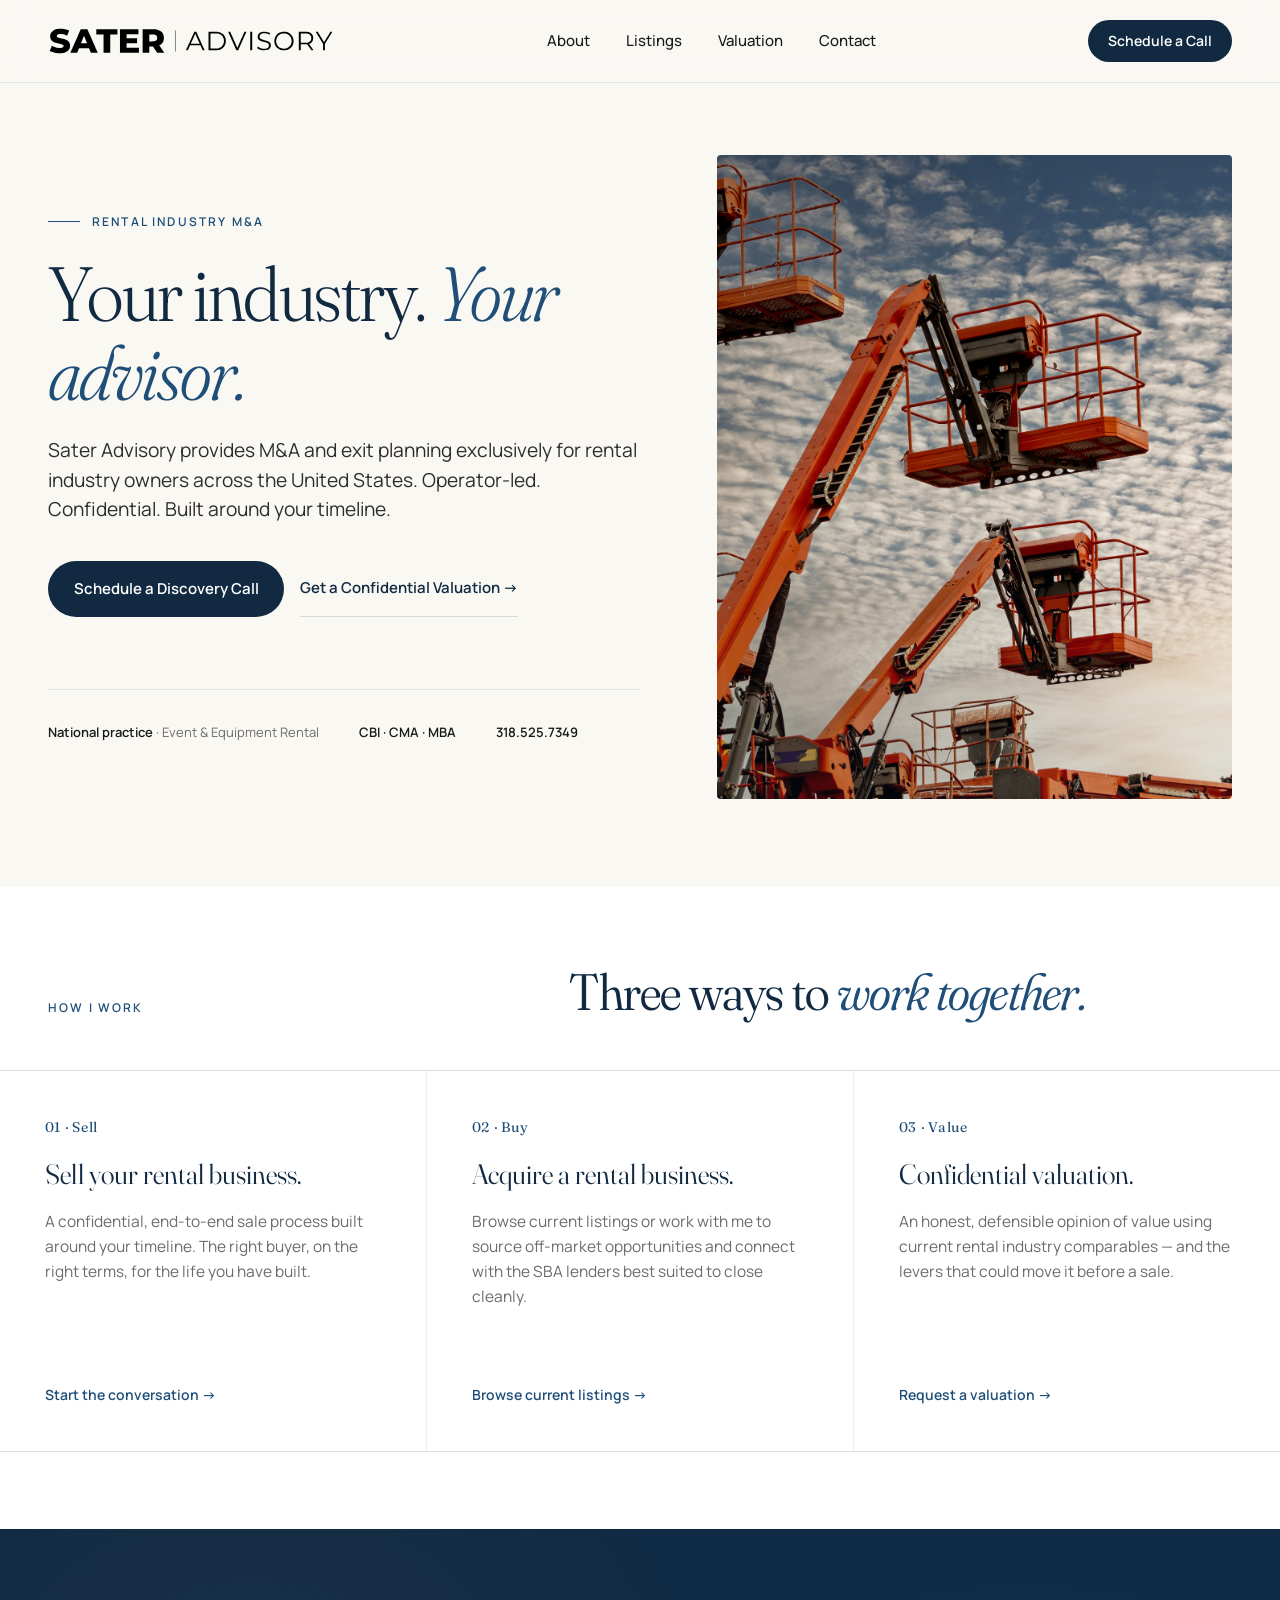
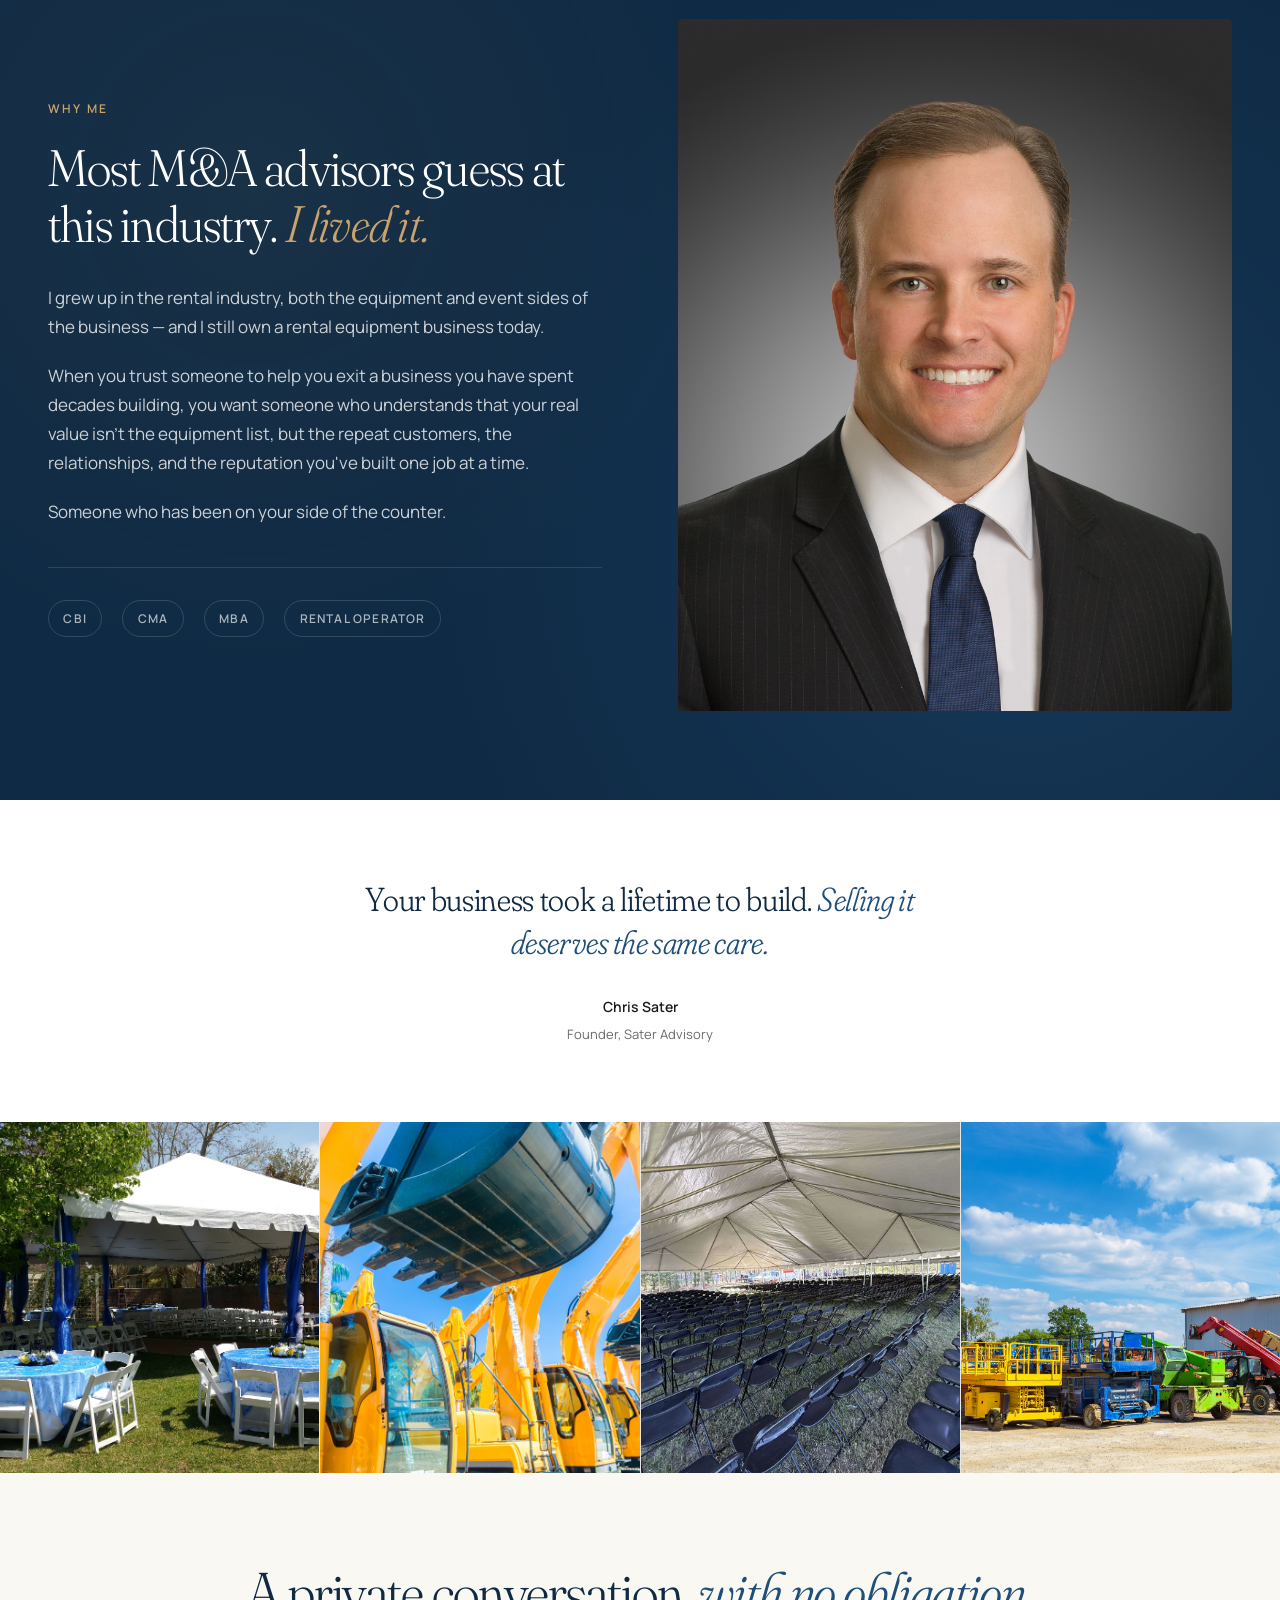
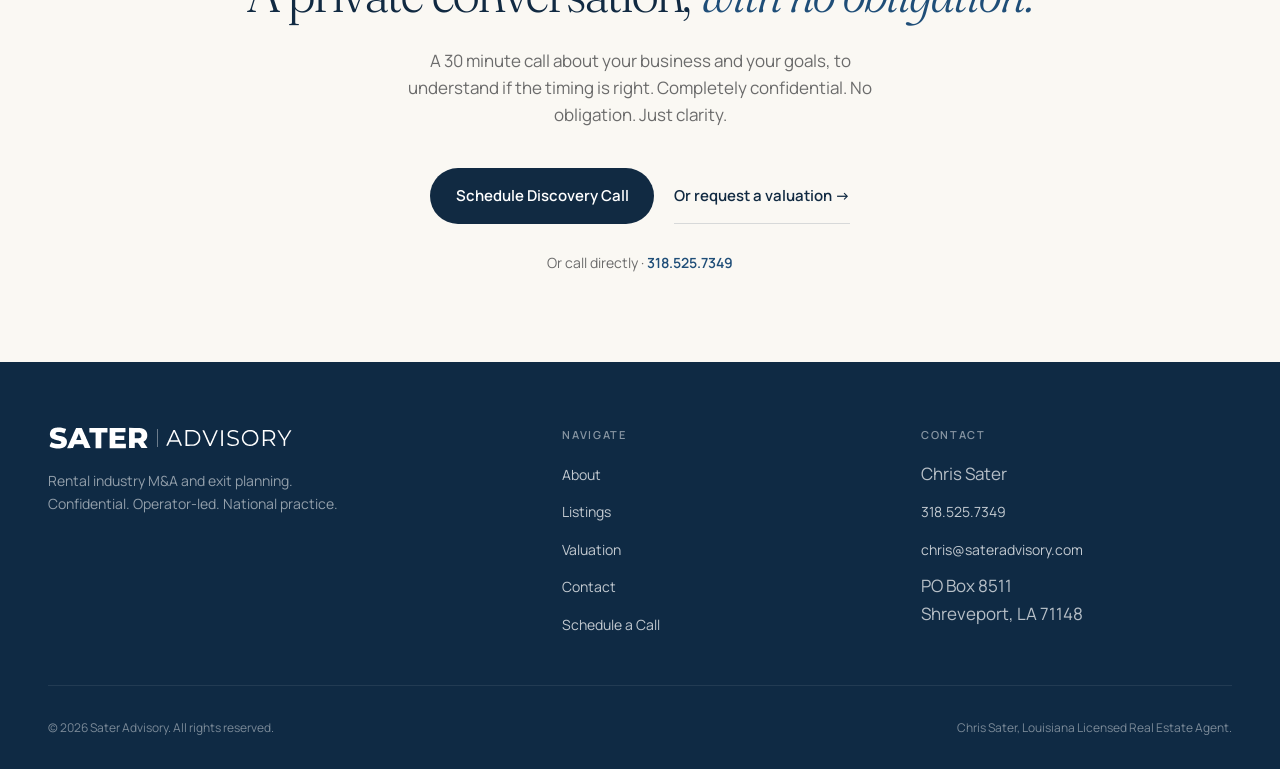
==== index.html @ 207ba9f1 "Update index.html" ====
<!DOCTYPE html>
<html lang="en">
<head>
  <meta charset="UTF-8">
  <meta name="viewport" content="width=device-width, initial-scale=1.0">
  <title>Sater Advisory — Rental Industry M&A and Exit Planning</title>
  <meta name="description" content="M&A and exit planning exclusively for rental industry owners. Confidential. Operator-led. National.">

  <link rel="preconnect" href="https://fonts.googleapis.com">
  <link rel="preconnect" href="https://fonts.gstatic.com" crossorigin>
  <link href="https://fonts.googleapis.com/css2?family=Fraunces:ital,opsz,wght,SOFT@0,9..144,300..900,0..100;1,9..144,300..900,0..100&family=Manrope:wght@300;400;500;600;700&display=swap" rel="stylesheet">
  <link rel="stylesheet" href="styles.css">
  <!-- Privacy-friendly analytics by Plausible -->
  <script async src="https://plausible.io/js/pa-tFDTpZ6Ew75LzjVfN3DDI.js"></script>
  <script>
    window.plausible=window.plausible||function(){(plausible.q=plausible.q||[]).push(arguments)},plausible.init=plausible.init||function(i){plausible.o=i||{}};
    plausible.init()
  </script>
</head>
<body>

  <header class="site-header">
    <div class="nav-container">
      <a href="/" class="logo" aria-label="Sater Advisory home">
        <img src="images/sater-logo.svg" alt="Sater Advisory">
      </a>
      <nav class="primary-nav" aria-label="Primary">
        <a href="/about">About</a>
        <a href="/listings">Listings</a>
        <a href="/valuation">Valuation</a>
        <a href="/contact">Contact</a>
      </nav>
      <a href="/contact" class="nav-cta">Schedule a Call</a>
      <button class="mobile-menu-toggle" aria-label="Open menu" aria-expanded="false" aria-controls="mobile-menu">
        <span class="hamburger-line"></span>
        <span class="hamburger-line"></span>
        <span class="hamburger-line"></span>
      </button>
    </div>
  </header>

  <main>

    <!-- HERO -->
    <section class="hero">
      <div class="container">
        <div class="hero-grid">
          <div class="hero-content">
            <div class="eyebrow">Rental Industry M&amp;A</div>
            <h1 class="display-xl">
              Your industry. <em>Your advisor.</em>
            </h1>
            <p class="lede">
              Sater Advisory provides M&amp;A and exit planning exclusively for rental industry owners across the United States. Operator-led. Confidential. Built around your timeline.
            </p>
            <div class="hero-ctas">
              <a href="/contact" class="btn-primary">Schedule a Discovery Call</a>
              <a href="/valuation" class="btn-secondary">Get a Confidential Valuation →</a>
            </div>

            <div class="hero-credentials">
              <span><strong>National practice</strong> · Event &amp; Equipment Rental</span>
              <span><strong>CBI · CMA · MBA</strong></span>
              <span><strong>318.525.7349</strong></span>
            </div>
          </div>

          <div class="hero-image">
            <img src="images/lifts-orange.jpg" alt="Rental equipment fleet at sunset">
          </div>
        </div>
      </div>
    </section>

    <!-- SERVICES -->
    <section class="section section--white">
      <div class="container">
        <div class="services-header">
          <div>
            <div class="eyebrow">How I work</div>
          </div>
          <h2 class="display-lg">
            Three ways to <em>work together.</em>
          </h2>
        </div>
      </div>

      <div class="container" style="padding-left: 0; padding-right: 0; max-width: 100%;">
        <div class="services-grid">
          <article class="service-card">
            <div class="service-num">01 · Sell</div>
            <h3 class="service-title">Sell your rental business.</h3>
            <p class="service-body">
              A confidential, end-to-end sale process built around your timeline. The right buyer, on the right terms, for the life you have built.
            </p>
            <a href="/contact" class="service-link">Start the conversation →</a>
          </article>

          <article class="service-card">
            <div class="service-num">02 · Buy</div>
            <h3 class="service-title">Acquire a rental business.</h3>
            <p class="service-body">
              Browse current listings or work with me to source off-market opportunities and connect with the SBA lenders best suited to close cleanly.
            </p>
            <a href="/listings" class="service-link">Browse current listings →</a>
          </article>

          <article class="service-card">
            <div class="service-num">03 · Value</div>
            <h3 class="service-title">Confidential valuation.</h3>
            <p class="service-body">
              An honest, defensible opinion of value using current rental industry comparables — and the levers that could move it before a sale.
            </p>
            <a href="/valuation" class="service-link">Request a valuation →</a>
          </article>
        </div>
      </div>
    </section>

    <!-- OPERATOR SECTION -->
    <section class="operator">
      <div class="container">
        <div class="operator-grid">
          <div>
            <div class="eyebrow">Why me</div>
            <h2 class="operator-headline">
              Most M&amp;A advisors guess at this industry. <em>I lived it.</em>
            </h2>
            <div class="operator-body">
              <p>
                I grew up in the rental industry, both the equipment and event sides of the business — and I still own a rental equipment business today.
              </p>
              <p>
                When you trust someone to help you exit a business you have spent decades building, you want someone who understands that your real value isn't the equipment list, but the repeat customers, the relationships, and the reputation you've built one job at a time. 
              <p>
                Someone who has been on your side of the counter.
              </p>
            </div>
            <div class="operator-creds">
              <span class="cred-pill">CBI</span>
              <span class="cred-pill">CMA</span>
              <span class="cred-pill">MBA</span>
              <span class="cred-pill">Rental Operator</span>
            </div>
          </div>

          <div class="operator-image">
            <img src="images/chris-headshot.jpg" alt="Chris Sater, founder of Sater Advisory">
          </div>
        </div>
      </div>
    </section>

    <!-- QUOTE BLOCK -->
    <section class="quote-block">
      <div class="container">
        <div class="quote">
          <p class="quote-text">
            Your business took a lifetime to build. <em>Selling it deserves the same care.</em>
          </p>
          <div class="quote-attr">
            <span class="quote-attr-name">Chris Sater</span>
            <span class="quote-attr-title">Founder, Sater Advisory</span>
          </div>
        </div>
      </div>
    </section>

    <!-- INDUSTRY STRIP -->
    <div class="industry-strip" aria-label="Rental industry visual">
      <div class="industry-strip-item"><img src="images/wedding-tent.jpg" alt="Event rental setup"></div>
      <div class="industry-strip-item"><img src="images/excavators.jpg" alt="Construction equipment rental"></div>
      <div class="industry-strip-item"><img src="images/frame-tent.jpg" alt="Frame tent interior"></div>
      <div class="industry-strip-item"><img src="images/colorful-lifts.jpg" alt="Aerial work platforms"></div>
    </div>

    <!-- FINAL CTA -->
    <section class="cta-final">
      <div class="container">
        <h2 class="cta-final-headline">
          A private conversation, <em>with no obligation.</em>
        </h2>
        <p class="cta-final-sub">
          A 30 minute call about your business and your goals, to understand if the timing is right. Completely confidential. No obligation. Just clarity.
        </p>
        <div class="cta-final-buttons">
          <a href="/contact" class="btn-primary">Schedule Discovery Call</a>
          <a href="/valuation" class="btn-secondary">Or request a valuation →</a>
        </div>
        <div class="phone-link">
          Or call directly · <a href="tel:3185257349">318.525.7349</a>
        </div>
      </div>
    </section>

  </main>

  <footer class="site-footer">
    <div class="container">
      <div class="footer-grid">
        <div class="footer-logo">
          <img src="images/sater-logo-white.svg" alt="Sater Advisory">
          <p class="footer-desc">
            Rental industry M&amp;A and exit planning. Confidential. Operator-led. National practice.
          </p>
        </div>

        <div class="footer-col">
          <h4>Navigate</h4>
          <ul>
            <li><a href="/about">About</a></li>
            <li><a href="/listings">Listings</a></li>
            <li><a href="/valuation">Valuation</a></li>
            <li><a href="/contact">Contact</a></li>
            <li><a href="/contact">Schedule a Call</a></li>
          </ul>
        </div>

        <div class="footer-col">
          <h4>Contact</h4>
          <ul>
            <li>Chris Sater</li>
            <li><a href="tel:3185257349">318.525.7349</a></li>
            <li><a href="mailto:chris@sateradvisory.com">chris@sateradvisory.com</a></li>
            <li>PO Box 8511<br>Shreveport, LA 71148</li>
          </ul>
        </div>
      </div>

      <div class="footer-bottom">
        <div>&copy; 2026 Sater Advisory. All rights reserved.</div>
        <div>Chris Sater, Louisiana Licensed Real Estate Agent.</div>
      </div>
    </div>
  </footer>

  <!-- Mobile menu overlay -->
  <div class="mobile-menu" id="mobile-menu" aria-hidden="true" role="dialog" aria-label="Mobile navigation">
    <div class="mobile-menu-inner">
      <div class="mobile-menu-top">
        <button class="mobile-menu-close" aria-label="Close menu">
          <span></span>
          <span></span>
        </button>
      </div>
      <nav class="mobile-menu-nav" aria-label="Mobile primary">
        <a href="/about">About</a>
        <a href="/listings">Listings</a>
        <a href="/valuation">Valuation</a>
        <a href="/contact">Contact</a>
      </nav>
      <div class="mobile-menu-footer">
        <a href="/contact" class="mobile-menu-cta">Schedule a Discovery Call</a>
        <div class="mobile-menu-contact">
          <a href="tel:3185257349"><strong>318.525.7349</strong></a>
          <a href="mailto:chris@sateradvisory.com">chris@sateradvisory.com</a>
        </div>
      </div>
    </div>
  </div>

  <script src="script.js" defer></script>

</body>
</html>
---- styles.css ----
/* ============================================================
   SATER ADVISORY — DESIGN SYSTEM
   ============================================================ */

:root {
  /* Palette */
  --bg-cream: #FAF8F3;
  --bg-white: #FFFFFF;
  --bg-deep: #0F2A44;
  --navy-primary: #1F4E78;
  --navy-deep: #112A42;
  --navy-muted: #4A6D8A;
  --text-dark: #1A1A1A;
  --text-body: #2C2C2C;
  --text-muted: #6B6B6B;
  --text-faint: #9A9A9A;
  --border-subtle: rgba(17, 42, 66, 0.08);
  --border-medium: rgba(17, 42, 66, 0.15);
  --accent-rust: #B85838;

  /* Type */
  --font-display: 'Fraunces', Georgia, serif;
  --font-sans: 'Manrope', -apple-system, BlinkMacSystemFont, sans-serif;

  /* Layout */
  --max-w: 1280px;
  --gutter: clamp(1.25rem, 4vw, 3rem);
  --header-h: 80px;
}

/* ============================================================
   RESET + BASE
   ============================================================ */

*, *::before, *::after { box-sizing: border-box; margin: 0; padding: 0; }

html { scroll-behavior: smooth; -webkit-text-size-adjust: 100%; }

body {
  font-family: var(--font-sans);
  font-size: 17px;
  line-height: 1.6;
  color: var(--text-body);
  background: var(--bg-cream);
  -webkit-font-smoothing: antialiased;
  -moz-osx-font-smoothing: grayscale;
  text-rendering: optimizeLegibility;
}

img { max-width: 100%; height: auto; display: block; }

a { color: inherit; text-decoration: none; }

button { font-family: inherit; cursor: pointer; border: none; background: none; }

/* ============================================================
   TYPOGRAPHY
   ============================================================ */

.display-xl {
  font-family: var(--font-display);
  font-weight: 300;
  font-size: clamp(2.75rem, 6vw, 5rem);
  line-height: 1.02;
  letter-spacing: -0.02em;
  color: var(--navy-deep);
  font-variation-settings: "opsz" 144, "SOFT" 50;
}

.display-xl em {
  font-style: italic;
  font-weight: 300;
  color: var(--navy-primary);
}

.display-lg {
  font-family: var(--font-display);
  font-weight: 350;
  font-size: clamp(2rem, 4vw, 3.25rem);
  line-height: 1.08;
  letter-spacing: -0.015em;
  color: var(--navy-deep);
  font-variation-settings: "opsz" 144, "SOFT" 50;
}

.display-lg em {
  font-style: italic;
  color: var(--navy-primary);
}

.eyebrow {
  font-family: var(--font-sans);
  font-size: 12px;
  font-weight: 600;
  text-transform: uppercase;
  letter-spacing: 0.18em;
  color: var(--navy-primary);
  display: inline-block;
}

.lede {
  font-size: clamp(1.0625rem, 1.5vw, 1.25rem);
  line-height: 1.55;
  color: var(--text-body);
  max-width: 56ch;
}

.muted { color: var(--text-muted); }

/* ============================================================
   LAYOUT
   ============================================================ */

.container {
  width: 100%;
  max-width: var(--max-w);
  margin: 0 auto;
  padding-left: var(--gutter);
  padding-right: var(--gutter);
}

.section {
  padding-block: clamp(3rem, 6vw, 5.5rem);
  position: relative;
}

.section--white {
  background: var(--bg-white);
}

.section--navy {
  background: var(--bg-deep);
  color: rgba(255, 255, 255, 0.85);
}

.section--navy .display-lg,
.section--navy .display-xl {
  color: rgba(255, 255, 255, 0.95);
}

.section--navy .display-lg em {
  color: #C9A36B;
}

.section--navy .eyebrow {
  color: #C9A36B;
}

/* ============================================================
   HEADER / NAV
   ============================================================ */

.site-header {
  position: sticky;
  top: 0;
  z-index: 50;
  background: rgba(250, 248, 243, 0.92);
  backdrop-filter: blur(12px);
  -webkit-backdrop-filter: blur(12px);
  border-bottom: 1px solid var(--border-subtle);
}

.nav-container {
  max-width: var(--max-w);
  margin: 0 auto;
  padding: 1.25rem var(--gutter);
  display: flex;
  align-items: center;
  justify-content: space-between;
  gap: 2rem;
}

.logo img {
  height: 28px;
  width: auto;
}

.primary-nav {
  display: flex;
  gap: 2.25rem;
  align-items: center;
}

.primary-nav a {
  font-size: 15px;
  font-weight: 500;
  color: var(--text-dark);
  transition: color 0.2s ease;
  position: relative;
}

.primary-nav a:hover {
  color: var(--navy-primary);
}

.nav-cta {
  font-size: 14px;
  font-weight: 600;
  background: var(--navy-deep);
  color: white !important;
  padding: 0.625rem 1.25rem;
  border-radius: 999px;
  transition: background 0.2s ease, transform 0.2s ease;
}

.nav-cta:hover {
  background: var(--navy-primary);
  transform: translateY(-1px);
}

/* ============================================================
   HERO
   ============================================================ */

.hero {
  padding-top: clamp(2.5rem, 6vw, 4.5rem);
  padding-bottom: clamp(3rem, 7vw, 5.5rem);
  overflow: hidden;
}

.hero-grid {
  display: grid;
  grid-template-columns: 1.15fr 1fr;
  gap: clamp(2.5rem, 6vw, 6rem);
  align-items: center;
}

.hero-content > * + * {
  margin-top: 1.5rem;
}

.hero-content .eyebrow {
  margin-bottom: 1.25rem;
  display: flex;
  align-items: center;
  gap: 0.75rem;
}

.hero-content .eyebrow::before {
  content: '';
  width: 32px;
  height: 1px;
  background: var(--navy-primary);
  display: inline-block;
}

.hero-ctas {
  display: flex;
  gap: 1rem;
  flex-wrap: wrap;
  margin-top: 2.25rem;
}

.btn-primary {
  display: inline-flex;
  align-items: center;
  gap: 0.5rem;
  background: var(--navy-deep);
  color: white;
  padding: 0.95rem 1.6rem;
  font-size: 15px;
  font-weight: 600;
  border-radius: 999px;
  transition: background 0.2s ease, transform 0.2s ease;
}

.btn-primary:hover {
  background: var(--navy-primary);
  transform: translateY(-1px);
}

.btn-secondary {
  display: inline-flex;
  align-items: center;
  gap: 0.5rem;
  color: var(--navy-deep);
  padding: 0.95rem 0.25rem;
  font-size: 15px;
  font-weight: 600;
  transition: color 0.2s ease, gap 0.2s ease;
  border-bottom: 1px solid var(--border-medium);
  border-radius: 0;
  padding: 0.95rem 0;
}

.btn-secondary:hover {
  color: var(--navy-primary);
  gap: 0.75rem;
}

.hero-image {
  position: relative;
  aspect-ratio: 4 / 5;
  overflow: hidden;
  border-radius: 4px;
}

.hero-image img {
  width: 100%;
  height: 100%;
  object-fit: cover;
  object-position: center;
}

.hero-image::after {
  content: '';
  position: absolute;
  inset: 0;
  background: linear-gradient(180deg, transparent 50%, rgba(15, 42, 68, 0.15) 100%);
  pointer-events: none;
}

/* Hero credentials strip */
.hero-credentials {
  margin-top: clamp(3rem, 6vw, 4.5rem);
  padding-top: 2rem;
  border-top: 1px solid var(--border-subtle);
  display: flex;
  gap: 2.5rem;
  align-items: center;
  flex-wrap: wrap;
  font-size: 13px;
  color: var(--text-muted);
}

.hero-credentials strong {
  color: var(--text-dark);
  font-weight: 600;
}

/* ============================================================
   SERVICES (Three pillars)
   ============================================================ */

.services-header {
  display: grid;
  grid-template-columns: 1fr 1.4fr;
  gap: 3rem;
  align-items: end;
  margin-bottom: clamp(2rem, 4vw, 3.5rem);
}

.services-grid {
  display: grid;
  grid-template-columns: repeat(3, 1fr);
  gap: 1px;
  background: var(--border-subtle);
  border-top: 1px solid var(--border-subtle);
  border-bottom: 1px solid var(--border-subtle);
}

.service-card {
  background: var(--bg-white);
  padding: clamp(2rem, 3.5vw, 3rem);
  display: flex;
  flex-direction: column;
  gap: 1.25rem;
  min-height: 380px;
  position: relative;
  transition: background 0.3s ease;
}

.service-card:hover {
  background: #FFFCF6;
}

.service-num {
  font-family: var(--font-display);
  font-size: 14px;
  font-weight: 400;
  color: var(--navy-primary);
  letter-spacing: 0.05em;
}

.service-title {
  font-family: var(--font-display);
  font-size: 1.75rem;
  font-weight: 350;
  line-height: 1.1;
  color: var(--navy-deep);
  font-variation-settings: "opsz" 144;
}

.service-body {
  font-size: 15.5px;
  line-height: 1.6;
  color: var(--text-muted);
  flex: 1;
}

.service-link {
  font-size: 14px;
  font-weight: 600;
  color: var(--navy-primary);
  display: inline-flex;
  align-items: center;
  gap: 0.5rem;
  transition: gap 0.2s ease;
}

.service-card:hover .service-link {
  gap: 0.75rem;
}

/* ============================================================
   OPERATOR / WHY-ME SECTION
   ============================================================ */

.operator {
  background: var(--bg-deep);
  color: white;
  padding-block: clamp(3.5rem, 7vw, 6rem);
  position: relative;
  overflow: hidden;
}

.operator::before {
  content: '';
  position: absolute;
  inset: 0;
  background-image:
    radial-gradient(circle at 20% 30%, rgba(201, 163, 107, 0.06), transparent 40%),
    radial-gradient(circle at 80% 70%, rgba(31, 78, 120, 0.4), transparent 50%);
  pointer-events: none;
}

.operator-grid {
  display: grid;
  grid-template-columns: 1fr 1fr;
  gap: clamp(3rem, 6vw, 6rem);
  align-items: center;
  position: relative;
}

.operator .eyebrow {
  color: #C9A36B;
}

.operator-headline {
  font-family: var(--font-display);
  font-size: clamp(2rem, 4vw, 3.25rem);
  font-weight: 300;
  line-height: 1.1;
  letter-spacing: -0.015em;
  color: white;
  margin-block: 1.25rem 2rem;
  font-variation-settings: "opsz" 144, "SOFT" 50;
}

.operator-headline em {
  font-style: italic;
  color: #C9A36B;
}

.operator-body p {
  color: rgba(255, 255, 255, 0.78);
  font-size: 17px;
  line-height: 1.7;
}

.operator-body p + p {
  margin-top: 1.25rem;
}

.operator-creds {
  margin-top: 2.5rem;
  padding-top: 2rem;
  border-top: 1px solid rgba(255, 255, 255, 0.12);
  display: flex;
  gap: 1.25rem;
  flex-wrap: wrap;
}

.cred-pill {
  font-size: 12px;
  font-weight: 600;
  letter-spacing: 0.1em;
  text-transform: uppercase;
  color: rgba(255, 255, 255, 0.65);
  padding: 0.5rem 0.9rem;
  border: 1px solid rgba(255, 255, 255, 0.15);
  border-radius: 999px;
}

.operator-image {
  position: relative;
  aspect-ratio: 4 / 5;
  overflow: hidden;
  border-radius: 4px;
}

.operator-image img {
  width: 100%;
  height: 100%;
  object-fit: cover;
}

/* ============================================================
   QUOTE / EDITORIAL BLOCK
   ============================================================ */

.quote-block {
  padding-block: clamp(3.5rem, 6vw, 5.5rem);
  background: var(--bg-white);
}

.quote {
  max-width: 60ch;
  margin: 0 auto;
  text-align: center;
}

.quote-text {
  font-family: var(--font-display);
  font-size: clamp(1.5rem, 2.6vw, 2.25rem);
  font-weight: 300;
  line-height: 1.3;
  color: var(--navy-deep);
  letter-spacing: -0.01em;
  font-variation-settings: "opsz" 144, "SOFT" 100;
}

.quote-text em {
  font-style: italic;
  color: var(--navy-primary);
}

.quote-attr {
  margin-top: 2rem;
  display: inline-flex;
  flex-direction: column;
  align-items: center;
  gap: 0.4rem;
  font-size: 14px;
}

.quote-attr-name {
  font-weight: 600;
  color: var(--text-dark);
}

.quote-attr-title {
  color: var(--text-muted);
  font-size: 13px;
}

/* ============================================================
   INDUSTRY VISUAL STRIP
   ============================================================ */

.industry-strip {
  display: grid;
  grid-template-columns: repeat(4, 1fr);
  gap: 1px;
  background: var(--border-subtle);
  padding-block: 0;
}

.industry-strip-item {
  aspect-ratio: 1 / 1.1;
  overflow: hidden;
  background: var(--bg-cream);
}

.industry-strip-item img {
  width: 100%;
  height: 100%;
  object-fit: cover;
  transition: transform 0.6s cubic-bezier(0.25, 0.46, 0.45, 0.94);
}

.industry-strip-item:hover img {
  transform: scale(1.04);
}

/* ============================================================
   CTA FINAL
   ============================================================ */

.cta-final {
  padding-block: clamp(3.5rem, 7vw, 5.5rem);
  text-align: center;
  background: var(--bg-cream);
}

.cta-final-headline {
  font-family: var(--font-display);
  font-size: clamp(2rem, 4.5vw, 3.5rem);
  font-weight: 300;
  line-height: 1.1;
  letter-spacing: -0.02em;
  color: var(--navy-deep);
  margin-bottom: 1.5rem;
  font-variation-settings: "opsz" 144, "SOFT" 50;
}

.cta-final-headline em {
  font-style: italic;
  color: var(--navy-primary);
}

.cta-final-sub {
  font-size: 17px;
  color: var(--text-muted);
  max-width: 50ch;
  margin: 0 auto 2.5rem;
}

.cta-final-buttons {
  display: inline-flex;
  gap: 1.25rem;
  flex-wrap: wrap;
  justify-content: center;
}

.phone-link {
  display: block;
  margin-top: 1.75rem;
  font-size: 14px;
  color: var(--text-muted);
}

.phone-link a {
  color: var(--navy-primary);
  font-weight: 600;
}

/* ============================================================
   FOOTER
   ============================================================ */

.site-footer {
  background: var(--bg-deep);
  color: rgba(255, 255, 255, 0.7);
  padding-block: clamp(3rem, 5vw, 5rem) 2rem;
}

.footer-grid {
  display: grid;
  grid-template-columns: 1.5fr 1fr 1fr;
  gap: 3rem;
  margin-bottom: 3rem;
}

.footer-logo img {
  height: 24px;
  width: auto;
  margin-bottom: 1.25rem;
}

.footer-desc {
  font-size: 14px;
  color: rgba(255, 255, 255, 0.55);
  line-height: 1.6;
  max-width: 36ch;
}

.footer-col h4 {
  font-size: 11px;
  font-weight: 600;
  letter-spacing: 0.15em;
  text-transform: uppercase;
  color: rgba(255, 255, 255, 0.5);
  margin-bottom: 1rem;
}

.footer-col ul {
  list-style: none;
  display: flex;
  flex-direction: column;
  gap: 0.65rem;
}

.footer-col a {
  font-size: 14px;
  color: rgba(255, 255, 255, 0.75);
  transition: color 0.2s ease;
}

.footer-col a:hover {
  color: white;
}

.footer-bottom {
  border-top: 1px solid rgba(255, 255, 255, 0.08);
  padding-top: 2rem;
  display: flex;
  justify-content: space-between;
  align-items: center;
  flex-wrap: wrap;
  gap: 1rem;
  font-size: 12px;
  color: rgba(255, 255, 255, 0.45);
}

/* ============================================================
   RESPONSIVE
   ============================================================ */

@media (max-width: 900px) {
  .hero-grid {
    grid-template-columns: 1fr;
    gap: 3rem;
  }

  .hero-image {
    aspect-ratio: 16 / 11;
    order: -1;
  }

  .services-header {
    grid-template-columns: 1fr;
    gap: 1.5rem;
  }

  .services-grid {
    grid-template-columns: 1fr;
  }

  .operator-grid {
    grid-template-columns: 1fr;
  }

  .operator-image {
    aspect-ratio: 4 / 3;
  }

  .industry-strip {
    grid-template-columns: repeat(2, 1fr);
  }

  .footer-grid {
    grid-template-columns: 1fr;
    gap: 2rem;
  }
}

/* ============================================================
   ABOUT PAGE
   ============================================================ */

.about-hero {
  padding-top: clamp(2.5rem, 6vw, 4rem);
  padding-bottom: clamp(2.5rem, 5vw, 4rem);
  background: var(--bg-cream);
}

.about-hero-grid {
  display: grid;
  grid-template-columns: 1.2fr 1fr;
  gap: clamp(2.5rem, 6vw, 5rem);
  align-items: center;
}

.about-hero-content > * + * {
  margin-top: 1.5rem;
}

.about-hero-content .eyebrow {
  display: flex;
  align-items: center;
  gap: 0.75rem;
  margin-bottom: 1.25rem;
}

.about-hero-content .eyebrow::before {
  content: '';
  width: 32px;
  height: 1px;
  background: var(--navy-primary);
  display: inline-block;
}

.about-meta {
  margin-top: 2.25rem;
  padding-top: 2rem;
  border-top: 1px solid var(--border-subtle);
  display: flex;
  flex-wrap: wrap;
  align-items: center;
  gap: 0.75rem;
  font-size: 14px;
  color: var(--text-muted);
  font-weight: 500;
}

.about-meta .sep {
  color: var(--text-faint);
}

.about-portrait {
  position: relative;
  aspect-ratio: 4 / 5;
  overflow: hidden;
  border-radius: 4px;
}

.about-portrait img {
  width: 100%;
  height: 100%;
  object-fit: cover;
}

/* About hero headline uses the same Fraunces display treatment as the
   Valuation hero headline, for a consistent look across the site */
.about-hero-headline {
  font-family: var(--font-display);
  font-weight: 300;
  letter-spacing: -0.02em;
  line-height: 1.05;
  font-variation-settings: "opsz" 144, "SOFT" 50;
}

.about-hero-headline .role-text {
  font-style: normal;
  font-weight: 500;
  color: var(--navy-primary);
  display: block;
  margin-top: 0.35em;
}

/* Long form story */

.story-section {
  background: var(--bg-white);
  padding-block: clamp(3rem, 6vw, 5rem);
}

.story-container {
  max-width: 720px;
}

.story-lead {
  font-size: 1.25rem;
  line-height: 1.65;
  color: var(--text-dark);
  margin-bottom: 1.75rem;
}

.dropcap {
  font-family: var(--font-display);
  float: left;
  font-size: 4.5rem;
  line-height: 0.85;
  font-weight: 400;
  color: var(--navy-primary);
  padding-right: 0.65rem;
  padding-top: 0.4rem;
  font-variation-settings: "opsz" 144;
}

.story-container p {
  font-size: 17.5px;
  line-height: 1.75;
  color: var(--text-body);
  margin-bottom: 1.5rem;
}

.story-h2 {
  font-family: var(--font-display);
  font-size: clamp(1.5rem, 2.4vw, 2rem);
  font-weight: 350;
  line-height: 1.2;
  letter-spacing: -0.015em;
  color: var(--navy-deep);
  margin-top: 3.5rem;
  margin-bottom: 1.5rem;
  font-variation-settings: "opsz" 144;
}

.pull-quote {
  margin: 4rem -2rem;
  padding: 2.5rem 2rem;
  border-top: 1px solid var(--border-medium);
  border-bottom: 1px solid var(--border-medium);
  text-align: center;
}

.pull-quote p {
  font-family: var(--font-display);
  font-size: clamp(1.5rem, 2.6vw, 2rem);
  font-weight: 300;
  line-height: 1.3;
  color: var(--navy-deep);
  letter-spacing: -0.01em;
  font-variation-settings: "opsz" 144, "SOFT" 100;
  margin-bottom: 0;
}

.pull-quote em {
  font-style: italic;
  color: var(--navy-primary);
}

/* Facts section */

.facts-section {
  background: var(--bg-cream);
  padding-block: clamp(2.5rem, 4.5vw, 4rem);
  border-top: 1px solid var(--border-subtle);
  border-bottom: 1px solid var(--border-subtle);
}

.facts-grid {
  display: grid;
  grid-template-columns: repeat(2, 1fr);
  gap: 2px;
  background: var(--border-subtle);
}

.fact {
  background: var(--bg-cream);
  padding: 2rem 2rem 2.25rem;
}

.fact-label {
  font-size: 11px;
  font-weight: 600;
  text-transform: uppercase;
  letter-spacing: 0.18em;
  color: var(--navy-primary);
  margin-bottom: 0.75rem;
}

.fact-value {
  font-family: var(--font-display);
  font-size: 1.5rem;
  font-weight: 350;
  line-height: 1.2;
  color: var(--navy-deep);
  margin-bottom: 0.75rem;
  font-variation-settings: "opsz" 144;
}

.fact-note {
  font-size: 14px;
  line-height: 1.55;
  color: var(--text-muted);
}

/* ============================================================
   VALUATION PAGE
   ============================================================ */

.val-hero {
  padding-top: clamp(2.5rem, 6vw, 4rem);
  padding-bottom: clamp(2rem, 4vw, 3rem);
  background: var(--bg-cream);
}

.val-hero-content {
  max-width: 760px;
}

.val-hero-content .eyebrow {
  display: flex;
  align-items: center;
  gap: 0.75rem;
  margin-bottom: 1.25rem;
}

.val-hero-content .eyebrow::before {
  content: '';
  width: 32px;
  height: 1px;
  background: var(--navy-primary);
  display: inline-block;
}

.val-hero-content .display-xl {
  margin-bottom: 1.5rem;
}

.val-form-section {
  background: var(--bg-cream);
  padding-bottom: clamp(3rem, 6vw, 5rem);
}

.val-grid {
  display: grid;
  grid-template-columns: 1.6fr 1fr;
  gap: clamp(2rem, 4vw, 4rem);
  align-items: start;
}

/* Form */

.val-form-wrap {
  background: var(--bg-white);
  border-radius: 6px;
  padding: clamp(1.75rem, 3vw, 2.75rem);
  border: 1px solid var(--border-subtle);
}

.val-form {
  display: flex;
  flex-direction: column;
  gap: 1.5rem;
}

.honeypot {
  position: absolute;
  left: -9999px;
  visibility: hidden;
}

.form-row {
  display: grid;
  gap: 1.5rem;
}

.form-row--two {
  grid-template-columns: 1fr 1fr;
}

.form-field {
  display: flex;
  flex-direction: column;
  gap: 0.5rem;
}

.form-field label {
  font-size: 13px;
  font-weight: 600;
  color: var(--navy-deep);
  letter-spacing: 0.01em;
}

.req {
  color: var(--accent-rust);
  font-weight: 500;
}

.opt {
  color: var(--text-faint);
  font-weight: 400;
  font-style: italic;
}

.form-field input[type="text"],
.form-field input[type="email"],
.form-field input[type="tel"],
.form-field select,
.form-field textarea {
  font-family: var(--font-sans);
  font-size: 15.5px;
  padding: 0.85rem 1rem;
  border: 1px solid var(--border-medium);
  border-radius: 4px;
  background: var(--bg-white);
  color: var(--text-dark);
  transition: border-color 0.2s ease, box-shadow 0.2s ease;
  width: 100%;
}

.form-field input:focus,
.form-field select:focus,
.form-field textarea:focus {
  outline: none;
  border-color: var(--navy-primary);
  box-shadow: 0 0 0 3px rgba(31, 78, 120, 0.1);
}

.form-field select {
  appearance: none;
  -webkit-appearance: none;
  background-image: url("data:image/svg+xml,%3Csvg xmlns='http://www.w3.org/2000/svg' width='12' height='8' viewBox='0 0 12 8'%3E%3Cpath fill='%231F4E78' d='M6 8L0 0h12z'/%3E%3C/svg%3E");
  background-repeat: no-repeat;
  background-position: right 1rem center;
  padding-right: 2.5rem;
}

.form-field textarea {
  resize: vertical;
  min-height: 100px;
  line-height: 1.55;
}

.form-submit {
  margin-top: 0.75rem;
  display: flex;
  flex-direction: column;
  gap: 1rem;
}

.btn-block {
  width: 100%;
  justify-content: center;
  padding: 1.1rem 1.5rem;
  font-size: 16px;
}

.form-fineprint {
  font-size: 13px;
  line-height: 1.55;
  color: var(--text-muted);
  margin: 0;
}

/* Sidebar */

.val-sidebar {
  display: flex;
  flex-direction: column;
  gap: 1.25rem;
  position: sticky;
  top: calc(var(--header-h) + 1.5rem);
}

.side-card {
  background: var(--bg-white);
  border: 1px solid var(--border-subtle);
  border-radius: 6px;
  padding: 1.75rem;
}

.side-card--quiet {
  background: transparent;
  border: 1px solid var(--border-medium);
}

.side-eyebrow {
  font-size: 11px;
  font-weight: 600;
  text-transform: uppercase;
  letter-spacing: 0.18em;
  color: var(--navy-primary);
  margin-bottom: 1.25rem;
}

.side-steps {
  list-style: none;
  display: flex;
  flex-direction: column;
  gap: 1.25rem;
  padding: 0;
}

.side-steps li {
  display: flex;
  gap: 1rem;
  align-items: flex-start;
}

.step-num {
  font-family: var(--font-display);
  font-size: 1.25rem;
  font-weight: 350;
  color: var(--navy-primary);
  letter-spacing: 0.02em;
  font-variation-settings: "opsz" 144;
  line-height: 1.1;
  flex-shrink: 0;
}

.side-steps li > div {
  display: flex;
  flex-direction: column;
  gap: 0.2rem;
}

.side-steps strong {
  font-weight: 600;
  color: var(--text-dark);
  font-size: 14.5px;
}

.side-steps span {
  font-size: 14px;
  line-height: 1.5;
  color: var(--text-muted);
}

.side-card--quiet p {
  font-size: 14.5px;
  line-height: 1.55;
  color: var(--text-body);
  margin-bottom: 1.25rem;
}

.side-actions {
  display: flex;
  flex-direction: column;
  gap: 0.75rem;
}

.side-link {
  font-size: 14.5px;
  color: var(--text-dark);
  padding: 0.6rem 0;
  border-bottom: 1px solid var(--border-subtle);
  transition: color 0.2s ease;
}

.side-link:last-child {
  border-bottom: none;
}

.side-link:hover {
  color: var(--navy-primary);
}

.side-link--alt {
  color: var(--navy-primary);
  font-weight: 600;
}

.side-trust {
  display: flex;
  flex-wrap: wrap;
  gap: 0.5rem;
  margin-top: 0.5rem;
}

.trust-pill {
  font-size: 11px;
  font-weight: 600;
  letter-spacing: 0.1em;
  text-transform: uppercase;
  color: var(--text-muted);
  padding: 0.4rem 0.75rem;
  background: var(--bg-white);
  border: 1px solid var(--border-subtle);
  border-radius: 999px;
}

/* ============================================================
   THANK YOU PAGE
   ============================================================ */

.thanks-section {
  padding-block: clamp(5rem, 12vw, 10rem);
  background: var(--bg-cream);
  min-height: 60vh;
  display: flex;
  align-items: center;
}

.thanks-card {
  max-width: 680px;
  margin: 0 auto;
  text-align: center;
}

.thanks-card .eyebrow {
  margin-bottom: 1.25rem;
}

.thanks-card .display-lg {
  margin-bottom: 1.5rem;
}

.thanks-card .lede {
  margin: 0 auto 1.5rem;
}

.thanks-detail {
  font-size: 15.5px;
  color: var(--text-muted);
  line-height: 1.6;
  margin-bottom: 2.5rem;
}

.thanks-detail a {
  color: var(--navy-primary);
  border-bottom: 1px solid var(--border-medium);
}

.thanks-cta {
  display: inline-flex;
  gap: 1rem;
  flex-wrap: wrap;
  justify-content: center;
}

/* ============================================================
   CONTACT PAGE
   ============================================================ */

.contact-hero {
  padding-top: clamp(2.5rem, 6vw, 4rem);
  padding-bottom: clamp(2rem, 4vw, 3rem);
  background: var(--bg-cream);
}

.contact-hero-content {
  max-width: 820px;
}

.contact-hero-content .eyebrow {
  display: flex;
  align-items: center;
  gap: 0.75rem;
  margin-bottom: 1.25rem;
}

.contact-hero-content .eyebrow::before {
  content: '';
  width: 32px;
  height: 1px;
  background: var(--navy-primary);
  display: inline-block;
}

.contact-hero-content .display-xl {
  margin-bottom: 1.5rem;
}

/* What to expect cards */

.expect-section {
  padding-block: clamp(1.5rem, 3vw, 2.5rem) clamp(2.5rem, 5vw, 4rem);
  background: var(--bg-cream);
}

.expect-grid {
  display: grid;
  grid-template-columns: repeat(3, 1fr);
  gap: 1px;
  background: var(--border-subtle);
  border-top: 1px solid var(--border-subtle);
  border-bottom: 1px solid var(--border-subtle);
}

.expect-card {
  background: var(--bg-cream);
  padding: 2rem 1.75rem 2.25rem;
}

.expect-num {
  font-family: var(--font-display);
  font-size: 1.25rem;
  font-weight: 400;
  color: var(--navy-primary);
  margin-bottom: 1rem;
  letter-spacing: 0.02em;
  font-variation-settings: "opsz" 144;
}

.expect-title {
  font-family: var(--font-display);
  font-size: 1.35rem;
  font-weight: 400;
  line-height: 1.25;
  color: var(--navy-deep);
  margin-bottom: 0.85rem;
  font-variation-settings: "opsz" 144;
}

.expect-body {
  font-size: 15px;
  line-height: 1.6;
  color: var(--text-muted);
}

/* Schedule / Calendly section */

.schedule-section {
  padding-block: clamp(2rem, 4vw, 3.5rem);
  background: var(--bg-white);
}

.schedule-header {
  text-align: center;
  max-width: 680px;
  margin: 0 auto clamp(1.75rem, 3vw, 2.5rem);
}

.schedule-header .display-lg {
  margin-bottom: 1.25rem;
}

.schedule-sub {
  font-size: 16px;
  color: var(--text-muted);
  line-height: 1.6;
}

.calendly-wrap {
  background: var(--bg-cream);
  border: 1px solid var(--border-subtle);
  border-radius: 6px;
  padding: 4px;
  overflow: hidden;
}

.calendly-inline-widget {
  border-radius: 4px;
  overflow: hidden;
}

.schedule-fallback {
  padding: 2rem;
  text-align: center;
  color: var(--text-muted);
}

.schedule-altlink {
  text-align: center;
  margin-top: 1.5rem;
  font-size: 14px;
  color: var(--text-muted);
}

.schedule-altlink a {
  color: var(--navy-primary);
  font-weight: 600;
  border-bottom: 1px solid var(--border-medium);
}

/* Direct contact section */

.direct-section {
  padding-block: clamp(3rem, 6vw, 5rem);
  background: var(--bg-deep);
  color: rgba(255, 255, 255, 0.85);
}

.direct-grid {
  display: grid;
  grid-template-columns: 1fr 1.1fr;
  gap: clamp(2.5rem, 5vw, 5rem);
  align-items: center;
}

.direct-text .eyebrow {
  color: #C9A36B;
  display: flex;
  align-items: center;
  gap: 0.75rem;
  margin-bottom: 1.25rem;
}

.direct-text .eyebrow::before {
  content: '';
  width: 32px;
  height: 1px;
  background: #C9A36B;
  display: inline-block;
}

.direct-text .display-lg {
  color: white;
  margin-bottom: 1.25rem;
}

.direct-text .display-lg em {
  color: #C9A36B;
}

.direct-text p {
  color: rgba(255, 255, 255, 0.7);
  line-height: 1.65;
  font-size: 16px;
  max-width: 42ch;
}

.direct-cards {
  display: flex;
  flex-direction: column;
  gap: 1rem;
}

.direct-card {
  display: block;
  padding: 1.5rem 1.75rem;
  border: 1px solid rgba(255, 255, 255, 0.15);
  border-radius: 6px;
  transition: border-color 0.2s ease, background 0.2s ease, transform 0.2s ease;
  background: rgba(255, 255, 255, 0.02);
  color: inherit;
}

.direct-card:hover {
  border-color: rgba(201, 163, 107, 0.6);
  background: rgba(255, 255, 255, 0.04);
  transform: translateY(-1px);
}

.direct-card-label {
  font-size: 11px;
  font-weight: 600;
  letter-spacing: 0.18em;
  text-transform: uppercase;
  color: rgba(201, 163, 107, 0.9);
  margin-bottom: 0.5rem;
}

.direct-card-value {
  font-family: var(--font-sans);
  font-size: 1.35rem;
  font-weight: 600;
  color: white;
  line-height: 1.2;
  margin-bottom: 0.4rem;
  letter-spacing: -0.01em;
}

.direct-card-note {
  font-size: 13.5px;
  color: rgba(255, 255, 255, 0.6);
  line-height: 1.5;
}

/* ============================================================
   MOBILE MENU (hamburger + overlay)
   ============================================================ */

/* Hamburger button - hidden on desktop */
.mobile-menu-toggle {
  display: none;
  flex-direction: column;
  justify-content: center;
  align-items: center;
  width: 44px;
  height: 44px;
  gap: 5px;
  background: transparent;
  border: none;
  cursor: pointer;
  padding: 0;
  margin-left: 0.5rem;
  position: relative;
  z-index: 110;
}

.hamburger-line {
  display: block;
  width: 22px;
  height: 2px;
  background: var(--navy-deep);
  transition: transform 0.3s cubic-bezier(0.4, 0, 0.2, 1),
              opacity 0.2s ease,
              background 0.3s ease;
  transform-origin: center;
}

/* Active state: animate to X */
.mobile-menu-toggle.is-active .hamburger-line {
  background: white;
}

.mobile-menu-toggle.is-active .hamburger-line:nth-child(1) {
  transform: translateY(7px) rotate(45deg);
}

.mobile-menu-toggle.is-active .hamburger-line:nth-child(2) {
  opacity: 0;
}

.mobile-menu-toggle.is-active .hamburger-line:nth-child(3) {
  transform: translateY(-7px) rotate(-45deg);
}

/* Mobile menu overlay - hidden on desktop */
.mobile-menu {
  display: none;
}

/* Mobile breakpoint - show hamburger and menu system */
@media (max-width: 900px) {

  .primary-nav {
    display: none;
  }

  /* Optionally hide the nav-cta on smaller phones - keep on mid-size */
  .nav-cta {
    display: none;
  }

  .mobile-menu-toggle {
    display: flex;
  }

  /* Full-screen menu overlay */
  .mobile-menu {
    display: block;
    position: fixed;
    inset: 0;
    background: var(--bg-deep);
    z-index: 100;
    opacity: 0;
    visibility: hidden;
    transition: opacity 0.35s cubic-bezier(0.4, 0, 0.2, 1),
                visibility 0.35s cubic-bezier(0.4, 0, 0.2, 1);
    overflow-y: auto;
  }

  .mobile-menu.is-open {
    opacity: 1;
    visibility: visible;
  }

  .mobile-menu::before {
    content: '';
    position: absolute;
    inset: 0;
    background-image:
      radial-gradient(circle at 20% 20%, rgba(201, 163, 107, 0.08), transparent 50%),
      radial-gradient(circle at 80% 80%, rgba(31, 78, 120, 0.3), transparent 60%);
    pointer-events: none;
  }

  .mobile-menu-inner {
    min-height: 100%;
    display: flex;
    flex-direction: column;
    padding: 1.5rem var(--gutter) 2.5rem;
    position: relative;
  }

  /* Top row with close button */
  .mobile-menu-top {
    display: flex;
    justify-content: flex-end;
    align-items: center;
    height: 56px;
    margin-bottom: 1rem;
  }

  .mobile-menu-close {
    width: 44px;
    height: 44px;
    background: transparent;
    border: none;
    cursor: pointer;
    position: relative;
    padding: 0;
    transition: transform 0.2s ease;
  }

  .mobile-menu-close:hover {
    transform: rotate(90deg);
  }

  .mobile-menu-close span {
    position: absolute;
    top: 50%;
    left: 50%;
    width: 22px;
    height: 2px;
    background: white;
    transform-origin: center;
  }

  .mobile-menu-close span:first-child {
    transform: translate(-50%, -50%) rotate(45deg);
  }

  .mobile-menu-close span:last-child {
    transform: translate(-50%, -50%) rotate(-45deg);
  }

  .mobile-menu-nav {
    flex: 1;
    display: flex;
    flex-direction: column;
    gap: 1.5rem;
    justify-content: center;
    padding-block: 2rem;
  }

  .mobile-menu-nav a {
    font-family: var(--font-display);
    font-size: clamp(2.25rem, 9vw, 3.5rem);
    font-weight: 300;
    color: white;
    letter-spacing: -0.02em;
    line-height: 1;
    transition: color 0.2s ease,
                opacity 0.4s cubic-bezier(0.4, 0, 0.2, 1),
                transform 0.4s cubic-bezier(0.4, 0, 0.2, 1);
    opacity: 0;
    transform: translateY(20px);
    font-variation-settings: "opsz" 144, "SOFT" 50;
  }

  .mobile-menu.is-open .mobile-menu-nav a {
    opacity: 1;
    transform: translateY(0);
  }

  .mobile-menu.is-open .mobile-menu-nav a:nth-child(1) { transition-delay: 0.1s, 0.15s, 0.15s; }
  .mobile-menu.is-open .mobile-menu-nav a:nth-child(2) { transition-delay: 0.1s, 0.2s, 0.2s; }
  .mobile-menu.is-open .mobile-menu-nav a:nth-child(3) { transition-delay: 0.1s, 0.25s, 0.25s; }

  .mobile-menu-nav a em {
    font-style: italic;
    color: #C9A36B;
  }

  .mobile-menu-nav a:hover,
  .mobile-menu-nav a:active {
    color: #C9A36B;
  }

  /* Footer area with CTA and contact info */
  .mobile-menu-footer {
    border-top: 1px solid rgba(255, 255, 255, 0.1);
    padding-top: 2rem;
    margin-top: auto;
    display: flex;
    flex-direction: column;
    gap: 1.5rem;
    opacity: 0;
    transform: translateY(20px);
    transition: opacity 0.4s ease 0.3s,
                transform 0.4s cubic-bezier(0.4, 0, 0.2, 1) 0.3s;
  }

  .mobile-menu.is-open .mobile-menu-footer {
    opacity: 1;
    transform: translateY(0);
  }

  .mobile-menu-cta {
    display: inline-flex;
    align-items: center;
    justify-content: center;
    gap: 0.5rem;
    background: white;
    color: var(--navy-deep);
    padding: 1.1rem 1.5rem;
    font-size: 16px;
    font-weight: 600;
    border-radius: 999px;
    transition: background 0.2s ease, transform 0.2s ease;
    text-align: center;
  }

  .mobile-menu-cta:hover {
    background: #C9A36B;
    color: var(--navy-deep);
  }

  .mobile-menu-contact {
    display: flex;
    flex-direction: column;
    align-items: center;
    gap: 0.5rem;
    text-align: center;
  }

  .mobile-menu-contact a {
    font-size: 14.5px;
    color: rgba(255, 255, 255, 0.65);
    transition: color 0.2s ease;
    padding: 0.3rem 0;
  }

  .mobile-menu-contact a:hover {
    color: white;
  }

  .mobile-menu-contact a strong {
    color: rgba(255, 255, 255, 0.85);
    font-weight: 600;
  }

  .about-hero-grid {
    grid-template-columns: 1fr;
    gap: 2.5rem;
  }

  .about-portrait {
    aspect-ratio: 4 / 3;
    order: -1;
  }

  .pull-quote {
    margin: 3rem 0;
    padding: 2rem 0;
  }

  .facts-grid {
    grid-template-columns: 1fr;
  }

  .val-grid {
    grid-template-columns: 1fr;
    gap: 2.5rem;
  }

  .val-sidebar {
    position: static;
    order: -1;
  }

  .form-row--two {
    grid-template-columns: 1fr;
  }

  .expect-grid {
    grid-template-columns: 1fr;
  }

  .direct-grid {
    grid-template-columns: 1fr;
    gap: 2.5rem;
  }
}

@media (max-width: 540px) {
  .hero-ctas {
    flex-direction: column;
    align-items: stretch;
  }

  .btn-primary, .btn-secondary {
    justify-content: center;
    text-align: center;
  }
}

/* ============================================================
   LISTINGS INDEX PAGE
   ============================================================ */

.listings-hero {
  padding-top: clamp(2.5rem, 6vw, 4rem);
  padding-bottom: clamp(2rem, 4vw, 3rem);
  background: var(--bg-cream);
}

.listings-hero-content {
  max-width: 820px;
}

.listings-hero-content .eyebrow {
  display: flex;
  align-items: center;
  gap: 0.75rem;
  margin-bottom: 1.25rem;
}

.listings-hero-content .eyebrow::before {
  content: '';
  width: 32px;
  height: 1px;
  background: var(--navy-primary);
  display: inline-block;
}

.listings-hero-content .display-xl {
  margin-bottom: 1.5rem;
}

.listings-section {
  padding-block: clamp(2rem, 4vw, 3.5rem) clamp(3rem, 6vw, 5rem);
  background: var(--bg-cream);
}

.listings-grid {
  display: grid;
  grid-template-columns: repeat(auto-fill, minmax(420px, 1fr));
  gap: 1.5rem;
}

.listing-card {
  display: flex;
  flex-direction: column;
  background: var(--bg-white);
  border: 1px solid var(--border-subtle);
  border-radius: 6px;
  padding: clamp(1.75rem, 3vw, 2.5rem);
  transition: border-color 0.25s ease, transform 0.25s ease, box-shadow 0.25s ease;
  color: inherit;
  position: relative;
}

.listing-card:hover {
  border-color: var(--navy-primary);
  transform: translateY(-2px);
  box-shadow: 0 12px 28px rgba(17, 42, 66, 0.06);
}

.listing-card-status {
  display: inline-flex;
  align-items: center;
  gap: 0.5rem;
  align-self: flex-start;
  margin-bottom: 1.25rem;
}

.status-dot {
  width: 8px;
  height: 8px;
  background: #4A9D5F;
  border-radius: 50%;
  display: inline-block;
  box-shadow: 0 0 0 3px rgba(74, 157, 95, 0.18);
}

.status-label {
  font-size: 11px;
  font-weight: 600;
  letter-spacing: 0.16em;
  text-transform: uppercase;
  color: #4A9D5F;
}

.listing-card-eyebrow {
  font-size: 12px;
  font-weight: 600;
  letter-spacing: 0.16em;
  text-transform: uppercase;
  color: var(--navy-primary);
  margin-bottom: 0.85rem;
}

.listing-card-title {
  font-family: var(--font-display);
  font-size: clamp(1.65rem, 2.6vw, 2.05rem);
  font-weight: 350;
  line-height: 1.1;
  letter-spacing: -0.01em;
  color: var(--navy-deep);
  margin-bottom: 1.5rem;
  font-variation-settings: "opsz" 144, "SOFT" 50;
}

.listing-card-stats {
  display: grid;
  grid-template-columns: repeat(3, 1fr);
  gap: 1rem;
  padding: 1.25rem 0;
  border-top: 1px solid var(--border-subtle);
  border-bottom: 1px solid var(--border-subtle);
  margin-bottom: 1.5rem;
}

.card-stat {
  display: flex;
  flex-direction: column;
  gap: 0.25rem;
}

.card-stat-label {
  font-size: 11px;
  font-weight: 600;
  letter-spacing: 0.12em;
  text-transform: uppercase;
  color: var(--text-faint);
}

.card-stat-value {
  font-family: var(--font-sans);
  font-size: 1.05rem;
  font-weight: 600;
  color: var(--navy-deep);
  letter-spacing: -0.005em;
}

.listing-card-teaser {
  font-size: 15px;
  line-height: 1.6;
  color: var(--text-muted);
  margin-bottom: 1.75rem;
  flex: 1;
}

.listing-card-link {
  font-size: 14px;
  font-weight: 600;
  color: var(--navy-primary);
  display: inline-flex;
  align-items: center;
  gap: 0.5rem;
  transition: gap 0.2s ease;
}

.listing-card:hover .listing-card-link {
  gap: 0.75rem;
}

/* How listings work */

.how-listings-header {
  text-align: center;
  max-width: 680px;
  margin: 0 auto clamp(2.5rem, 5vw, 3.5rem);
}

.how-listings-header .eyebrow {
  margin-bottom: 1.25rem;
}

.how-listings-grid {
  display: grid;
  grid-template-columns: repeat(3, 1fr);
  gap: 1px;
  background: var(--border-subtle);
  border-top: 1px solid var(--border-subtle);
  border-bottom: 1px solid var(--border-subtle);
}

.how-step {
  background: var(--bg-white);
  padding: clamp(1.75rem, 3vw, 2.5rem);
}

.how-step-num {
  font-family: var(--font-display);
  font-size: 1.15rem;
  font-weight: 400;
  color: var(--navy-primary);
  margin-bottom: 1rem;
  letter-spacing: 0.02em;
  font-variation-settings: "opsz" 144;
}

.how-step-title {
  font-family: var(--font-display);
  font-size: 1.35rem;
  font-weight: 400;
  line-height: 1.25;
  color: var(--navy-deep);
  margin-bottom: 0.85rem;
  font-variation-settings: "opsz" 144;
}

.how-step-body {
  font-size: 15px;
  line-height: 1.6;
  color: var(--text-muted);
}

/* ============================================================
   LISTING DETAIL PAGE
   ============================================================ */

.listing-hero {
  padding-top: clamp(1.5rem, 3vw, 2.5rem);
  padding-bottom: clamp(2rem, 4vw, 3rem);
  background: var(--bg-cream);
  border-bottom: 1px solid var(--border-subtle);
}

.listing-back {
  display: inline-flex;
  align-items: center;
  gap: 0.4rem;
  font-size: 13.5px;
  font-weight: 600;
  letter-spacing: 0.04em;
  color: var(--text-muted);
  margin-bottom: clamp(1.5rem, 3vw, 2.25rem);
  transition: color 0.2s ease;
}

.listing-back:hover {
  color: var(--navy-primary);
}

.listing-hero-content {
  max-width: 900px;
}

.listing-status-row {
  display: flex;
  flex-wrap: wrap;
  align-items: center;
  gap: 1.25rem;
  margin-bottom: 1.5rem;
}

.listing-status {
  display: inline-flex;
  align-items: center;
  gap: 0.5rem;
}

.listing-segment {
  font-size: 12px;
  font-weight: 600;
  letter-spacing: 0.16em;
  text-transform: uppercase;
  color: var(--navy-primary);
  padding-left: 1.25rem;
  border-left: 1px solid var(--border-medium);
}

.listing-title {
  font-family: var(--font-display);
  font-size: clamp(2.25rem, 5vw, 3.85rem);
  font-weight: 350;
  line-height: 1.05;
  letter-spacing: -0.018em;
  color: var(--navy-deep);
  margin-bottom: 1rem;
  font-variation-settings: "opsz" 144, "SOFT" 50;
  max-width: 22ch;
}

.listing-subtitle {
  font-family: var(--font-display);
  font-size: clamp(1.25rem, 2.4vw, 1.75rem);
  font-weight: 350;
  line-height: 1.25;
  color: #C9A36B;
  margin-bottom: 1.5rem;
  font-variation-settings: "opsz" 144;
}

.listing-subtitle em {
  font-style: italic;
  color: #B58D52;
}

.listing-tagline {
  font-size: clamp(1.05rem, 1.4vw, 1.2rem);
  line-height: 1.55;
  color: var(--text-body);
  max-width: 60ch;
}

/* Listing detail body */

.listing-detail {
  padding-block: clamp(2.5rem, 5vw, 4.5rem);
  background: var(--bg-cream);
}

.listing-grid {
  display: grid;
  grid-template-columns: 1.55fr 1fr;
  gap: clamp(2rem, 4vw, 4rem);
  align-items: start;
}

.listing-body {
  display: flex;
  flex-direction: column;
  gap: clamp(2.5rem, 4vw, 3.5rem);
}

.listing-block {
  display: flex;
  flex-direction: column;
}

.block-eyebrow {
  font-size: 12px;
  font-weight: 600;
  letter-spacing: 0.18em;
  text-transform: uppercase;
  color: var(--navy-primary);
  margin-bottom: 1.5rem;
  display: flex;
  align-items: center;
  gap: 0.75rem;
}

.block-eyebrow::after {
  content: '';
  flex: 1;
  height: 1px;
  background: var(--border-subtle);
}

.listing-prose p {
  font-size: 16px;
  line-height: 1.7;
  color: var(--text-body);
}

.listing-prose p + p {
  margin-top: 1.15rem;
}

/* Financial summary */

.financial-grid {
  display: grid;
  grid-template-columns: repeat(2, 1fr);
  gap: 1px;
  background: var(--border-subtle);
  border: 1px solid var(--border-subtle);
  border-radius: 6px;
  overflow: hidden;
  margin-bottom: 1.5rem;
}

.financial-item {
  background: var(--bg-white);
  padding: 1.35rem 1.5rem;
  display: flex;
  flex-direction: column;
  gap: 0.4rem;
}

.financial-item--lead {
  background: var(--bg-deep);
  color: white;
  grid-column: span 2;
}

.financial-item--lead .financial-label,
.financial-item--lead .financial-value {
  color: white;
}

.financial-item--lead .financial-value {
  font-size: 1.85rem;
}

.financial-label {
  font-size: 12px;
  font-weight: 600;
  letter-spacing: 0.12em;
  text-transform: uppercase;
  color: var(--text-faint);
}

.financial-note {
  font-weight: 400;
  text-transform: none;
  letter-spacing: 0.02em;
  color: var(--text-faint);
  font-size: 11.5px;
  font-style: italic;
  margin-left: 0.25rem;
}

.financial-item--lead .financial-note {
  color: rgba(255, 255, 255, 0.6);
}

.financial-value {
  font-family: var(--font-sans);
  font-size: 1.35rem;
  font-weight: 600;
  color: var(--navy-deep);
  letter-spacing: -0.01em;
}

.financial-callout {
  background: rgba(201, 163, 107, 0.1);
  border: 1px solid rgba(201, 163, 107, 0.25);
  border-radius: 6px;
  padding: 1.15rem 1.35rem;
  margin-bottom: 1.5rem;
  display: flex;
  flex-direction: column;
  gap: 0.4rem;
}

.financial-callout-label {
  font-size: 11px;
  font-weight: 700;
  letter-spacing: 0.16em;
  text-transform: uppercase;
  color: #8B6F3F;
}

.financial-callout-body {
  font-size: 15.5px;
  line-height: 1.5;
  color: var(--text-body);
}

.financial-callout-body strong {
  color: var(--navy-deep);
  font-weight: 700;
}

.financial-fine {
  font-size: 13.5px;
  line-height: 1.55;
  color: var(--text-muted);
  font-style: italic;
}

/* Highlights */

.highlights-grid {
  display: grid;
  grid-template-columns: repeat(2, 1fr);
  gap: 1rem;
}

.highlight-card {
  background: var(--bg-white);
  border: 1px solid var(--border-subtle);
  border-left: 3px solid #C9A36B;
  border-radius: 4px;
  padding: 1.15rem 1.35rem;
  display: flex;
  flex-direction: column;
  gap: 0.5rem;
}

.highlight-title {
  font-size: 14.5px;
  font-weight: 700;
  color: var(--navy-deep);
  line-height: 1.3;
}

.highlight-body {
  font-size: 14px;
  line-height: 1.55;
  color: var(--text-muted);
}

/* Listing sidebar */

.listing-sidebar {
  display: flex;
  flex-direction: column;
  gap: 1.25rem;
  position: sticky;
  top: calc(var(--header-h) + 1.5rem);
}

.inquiry-form-wrap {
  background: var(--bg-deep);
  border-radius: 8px;
  overflow: hidden;
  position: relative;
}

.inquiry-form-wrap::before {
  content: '';
  position: absolute;
  inset: 0;
  background-image:
    radial-gradient(circle at 20% 0%, rgba(201, 163, 107, 0.08), transparent 50%),
    radial-gradient(circle at 100% 100%, rgba(31, 78, 120, 0.4), transparent 60%);
  pointer-events: none;
}

.inquiry-form-header {
  padding: 1.75rem 1.85rem 1.5rem;
  border-bottom: 1px solid rgba(255, 255, 255, 0.1);
  position: relative;
}

.inquiry-form-title {
  font-family: var(--font-display);
  font-size: 1.5rem;
  font-weight: 400;
  color: white;
  letter-spacing: -0.01em;
  margin-bottom: 0.4rem;
  font-variation-settings: "opsz" 144;
}

.inquiry-form-sub {
  font-size: 13.5px;
  color: rgba(255, 255, 255, 0.7);
  line-height: 1.5;
}

.inquiry-form {
  padding: 1.5rem 1.85rem 1.85rem;
  display: flex;
  flex-direction: column;
  gap: 1.15rem;
  position: relative;
}

.form-field--dark label {
  color: rgba(255, 255, 255, 0.75);
  font-size: 11.5px;
  font-weight: 600;
  letter-spacing: 0.12em;
  text-transform: uppercase;
}

.form-field--dark .req {
  color: #C9A36B;
}

.form-field--dark .opt {
  color: rgba(255, 255, 255, 0.45);
  font-weight: 400;
  font-style: italic;
}

.form-field--dark input[type="text"],
.form-field--dark input[type="email"],
.form-field--dark input[type="tel"],
.form-field--dark select,
.form-field--dark textarea {
  background: rgba(255, 255, 255, 0.04);
  border: 1px solid rgba(255, 255, 255, 0.15);
  color: white;
  font-size: 15px;
  padding: 0.8rem 0.95rem;
}

.form-field--dark input::placeholder,
.form-field--dark textarea::placeholder {
  color: rgba(255, 255, 255, 0.35);
}

.form-field--dark input:focus,
.form-field--dark select:focus,
.form-field--dark textarea:focus {
  outline: none;
  border-color: #C9A36B;
  box-shadow: 0 0 0 3px rgba(201, 163, 107, 0.18);
  background: rgba(255, 255, 255, 0.06);
}

.form-field--dark select {
  background-image: url("data:image/svg+xml,%3Csvg xmlns='http://www.w3.org/2000/svg' width='12' height='8' viewBox='0 0 12 8'%3E%3Cpath fill='%23C9A36B' d='M6 8L0 0h12z'/%3E%3C/svg%3E");
  background-repeat: no-repeat;
  background-position: right 1rem center;
  background-size: 12px 8px;
  -webkit-appearance: none;
  -moz-appearance: none;
  appearance: none;
  padding-right: 2.5rem;
  color: white;
}

.form-field--dark select option {
  background: var(--bg-deep);
  color: white;
}

.btn-gold {
  display: inline-flex;
  align-items: center;
  justify-content: center;
  gap: 0.5rem;
  background: #C9A36B;
  color: var(--navy-deep);
  padding: 1rem 1.5rem;
  font-size: 13px;
  font-weight: 700;
  letter-spacing: 0.12em;
  text-transform: uppercase;
  border-radius: 4px;
  transition: background 0.2s ease, transform 0.2s ease;
  cursor: pointer;
  border: none;
  font-family: var(--font-sans);
}

.btn-gold:hover {
  background: #D8B27A;
  transform: translateY(-1px);
}

.inquiry-form-fine {
  font-size: 12.5px;
  line-height: 1.5;
  color: rgba(255, 255, 255, 0.55);
  font-style: italic;
  text-align: center;
  margin: 0;
}

/* Broker card */

.inquiry-broker-card {
  background: var(--bg-white);
  border: 1px solid var(--border-subtle);
  border-top: 3px solid #C9A36B;
  border-radius: 6px;
  padding: 1.5rem 1.75rem;
}

.broker-name {
  font-family: var(--font-display);
  font-size: 1.4rem;
  font-weight: 400;
  color: var(--navy-deep);
  letter-spacing: -0.01em;
  margin-bottom: 0.2rem;
  font-variation-settings: "opsz" 144;
}

.broker-title {
  font-size: 11.5px;
  font-weight: 600;
  letter-spacing: 0.12em;
  text-transform: uppercase;
  color: var(--navy-primary);
  margin-bottom: 0.3rem;
}

.broker-creds {
  font-size: 11.5px;
  font-weight: 600;
  letter-spacing: 0.12em;
  text-transform: uppercase;
  color: var(--text-muted);
}

.broker-divider {
  height: 1px;
  background: var(--border-subtle);
  margin: 1rem 0;
}

.broker-contact {
  display: flex;
  flex-direction: column;
  gap: 0.4rem;
}

.broker-contact a {
  font-size: 14.5px;
  color: var(--text-body);
  transition: color 0.2s ease;
}

.broker-contact a:hover {
  color: var(--navy-primary);
}

.broker-contact a strong {
  color: var(--navy-deep);
  font-weight: 600;
}

/* ============================================================
   RESPONSIVE — LISTINGS
   ============================================================ */

@media (max-width: 900px) {
  .listings-grid {
    grid-template-columns: 1fr;
  }

  .how-listings-grid {
    grid-template-columns: 1fr;
  }

  .listing-grid {
    grid-template-columns: 1fr;
    gap: 2.5rem;
  }

  .listing-sidebar {
    position: static;
    order: -1;
  }

  .listing-title {
    max-width: none;
  }

  .financial-grid {
    grid-template-columns: 1fr;
  }

  .financial-item--lead {
    grid-column: span 1;
  }

  .highlights-grid {
    grid-template-columns: 1fr;
  }

  .listing-status-row {
    gap: 0.85rem;
  }

  .listing-segment {
    padding-left: 0;
    border-left: none;
  }
}

@media (max-width: 540px) {
  .listing-card-stats {
    grid-template-columns: 1fr;
    gap: 0.85rem;
  }

  .card-stat {
    flex-direction: row;
    justify-content: space-between;
    align-items: baseline;
  }
}
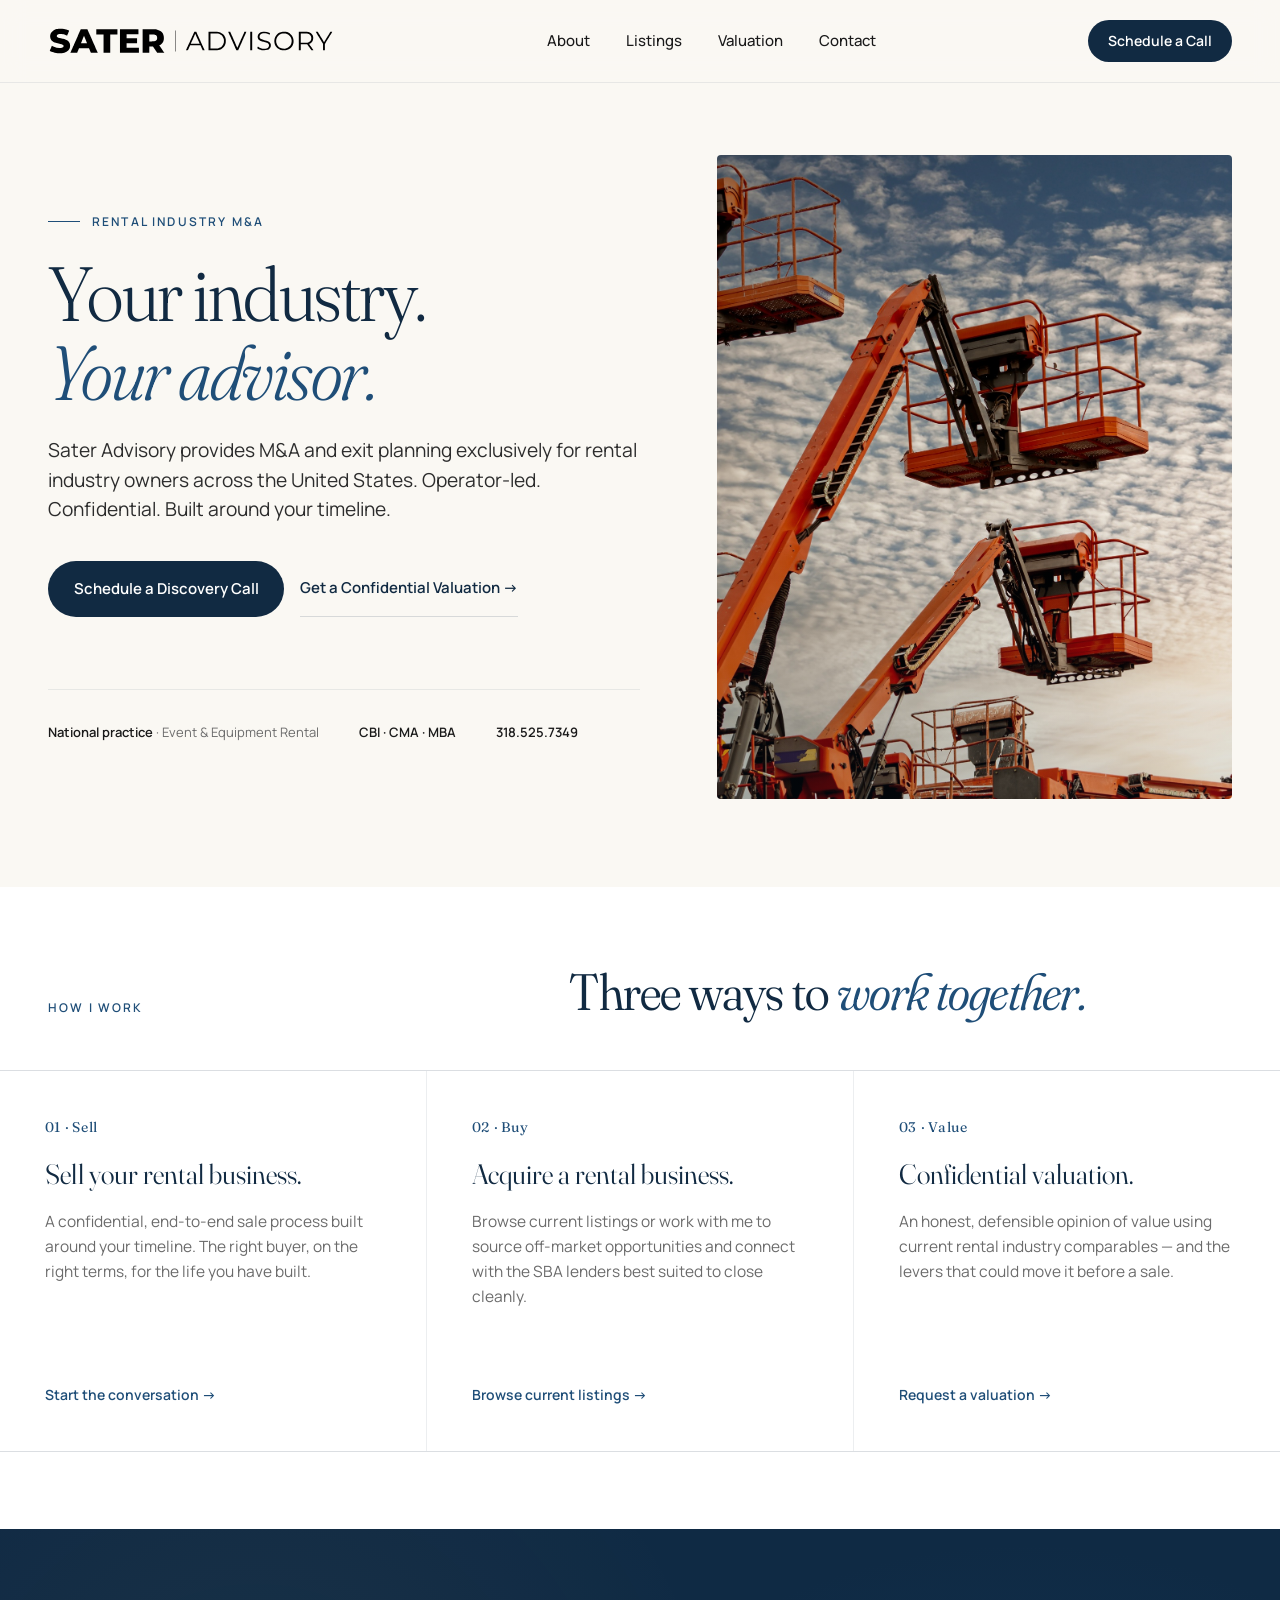
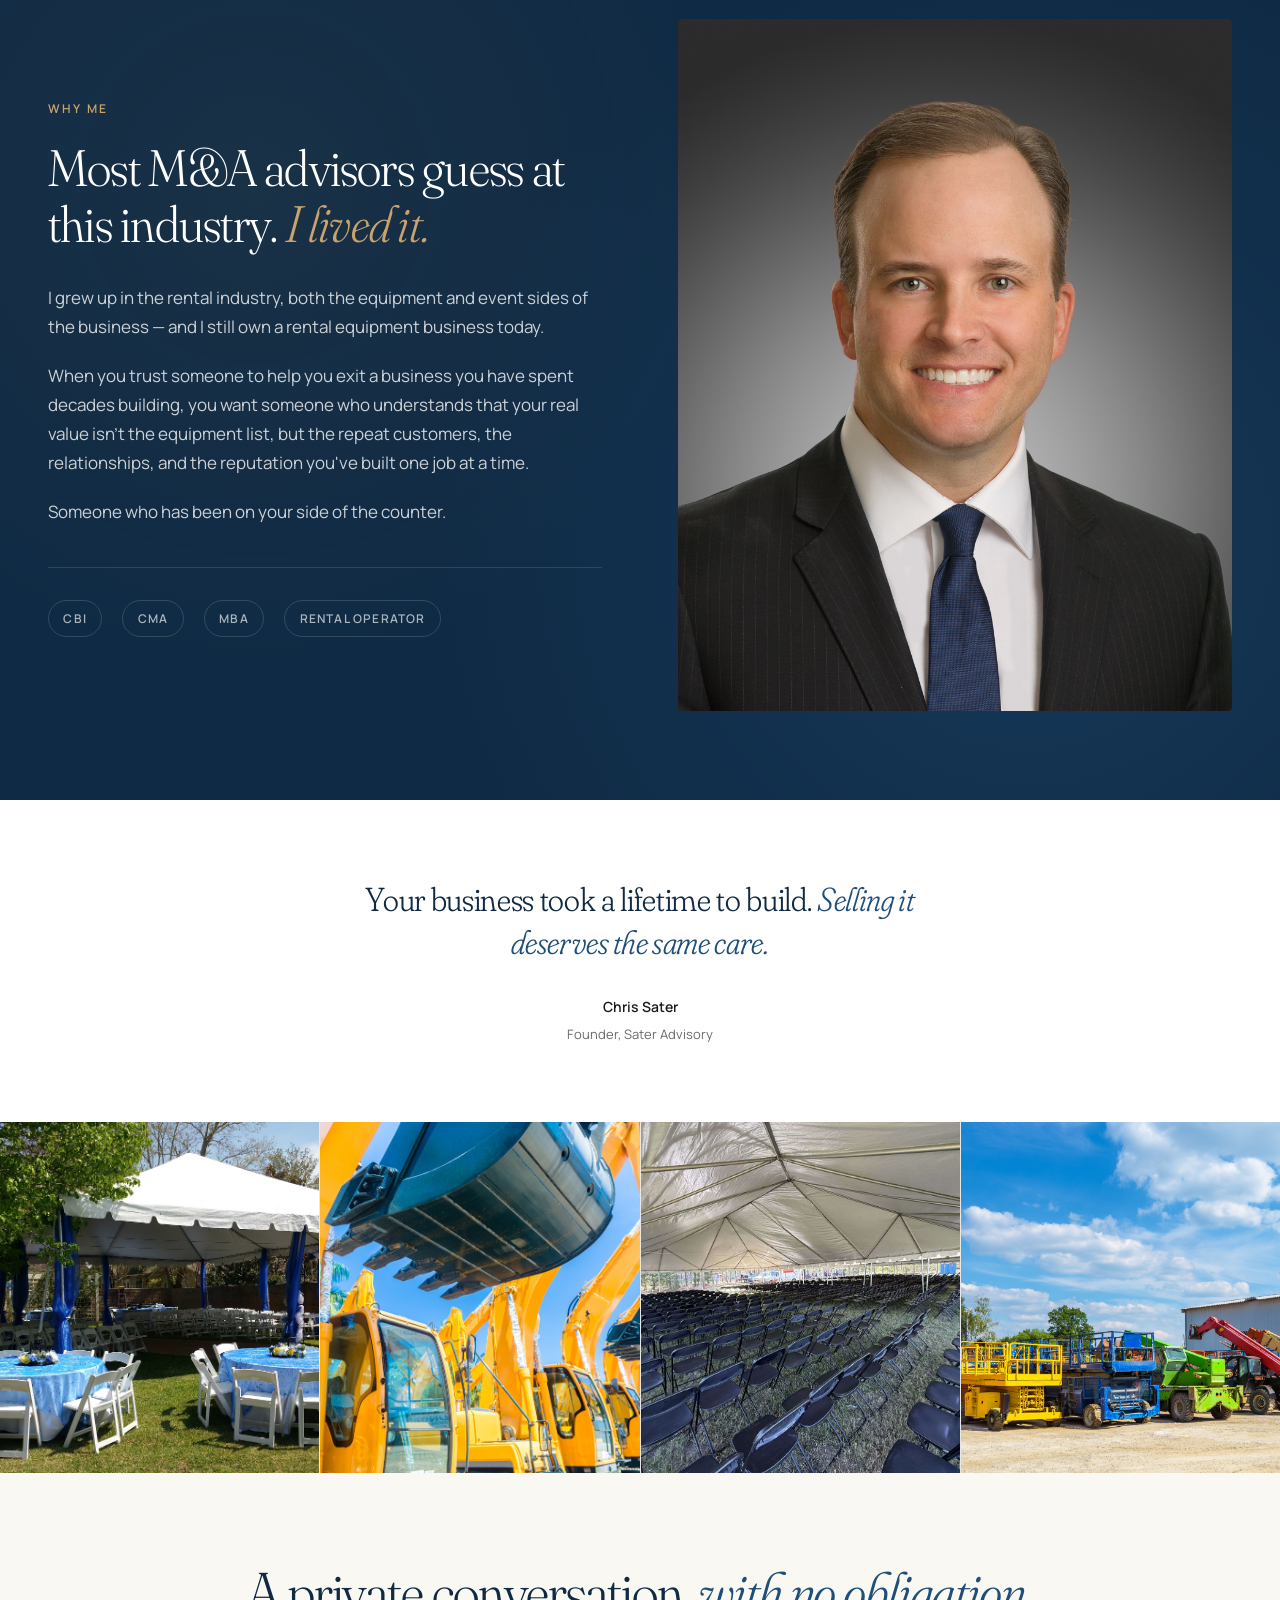
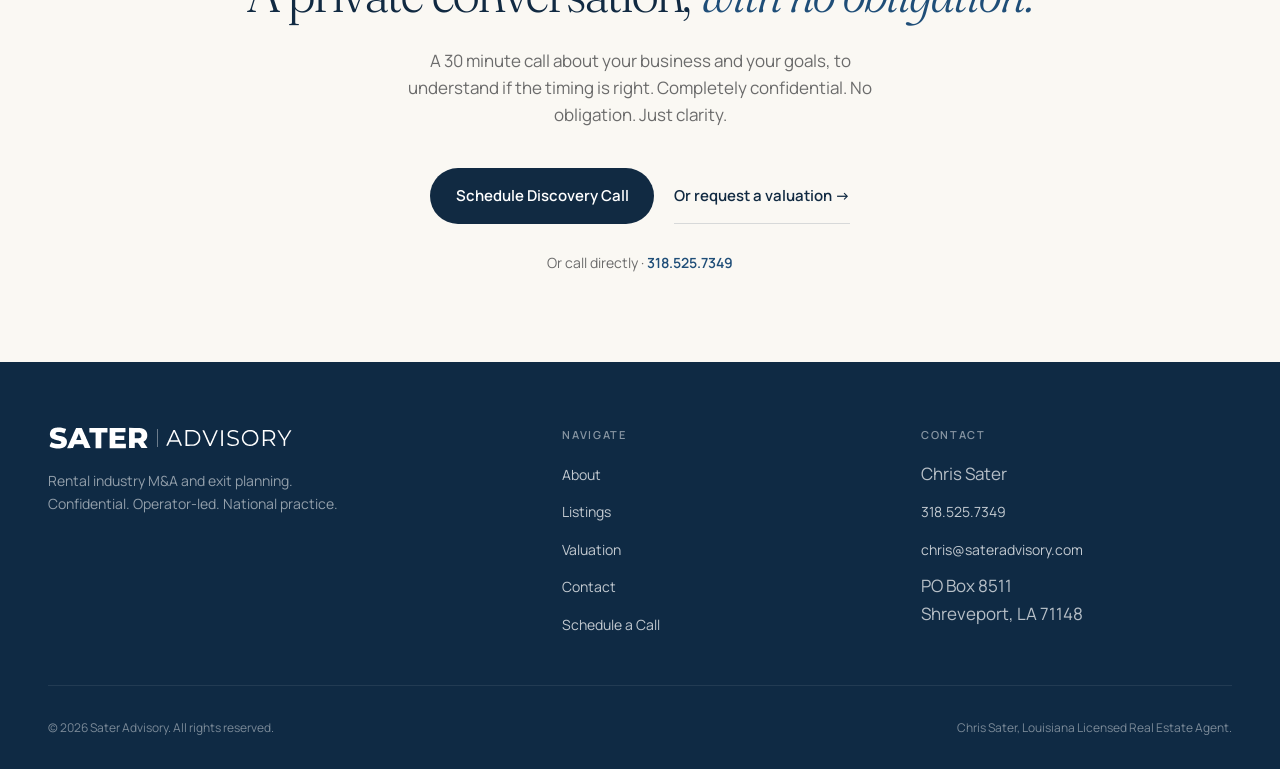
==== commit 30901012: "Update index.html" ====
--- a/index.html
+++ b/index.html
@@ -48,7 +48,8 @@
           <div class="hero-content">
             <div class="eyebrow">Rental Industry M&amp;A</div>
             <h1 class="display-xl">
-              Your industry. <em>Your advisor.</em>
+              Your industry. <em> </p>
+                Your advisor.</em>
             </h1>
             <p class="lede">
               Sater Advisory provides M&amp;A and exit planning exclusively for rental industry owners across the United States. Operator-led. Confidential. Built around your timeline.
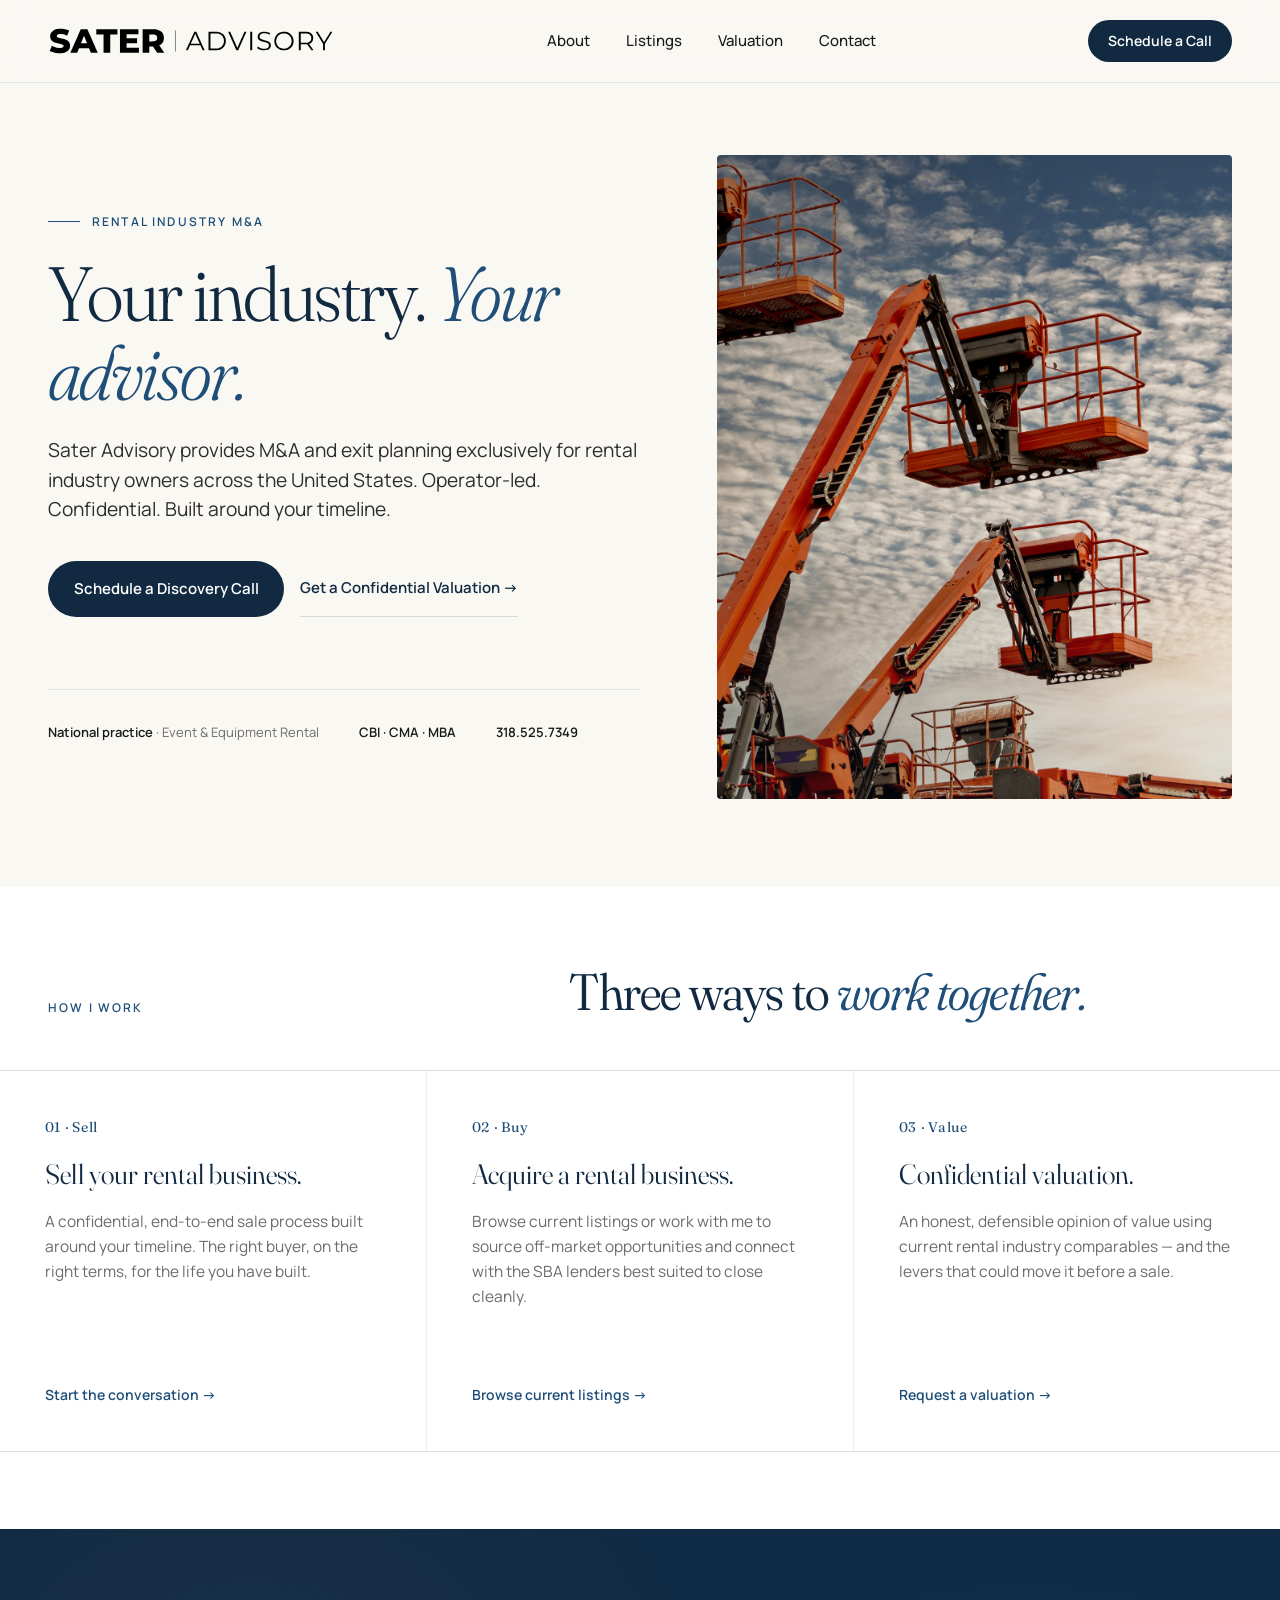
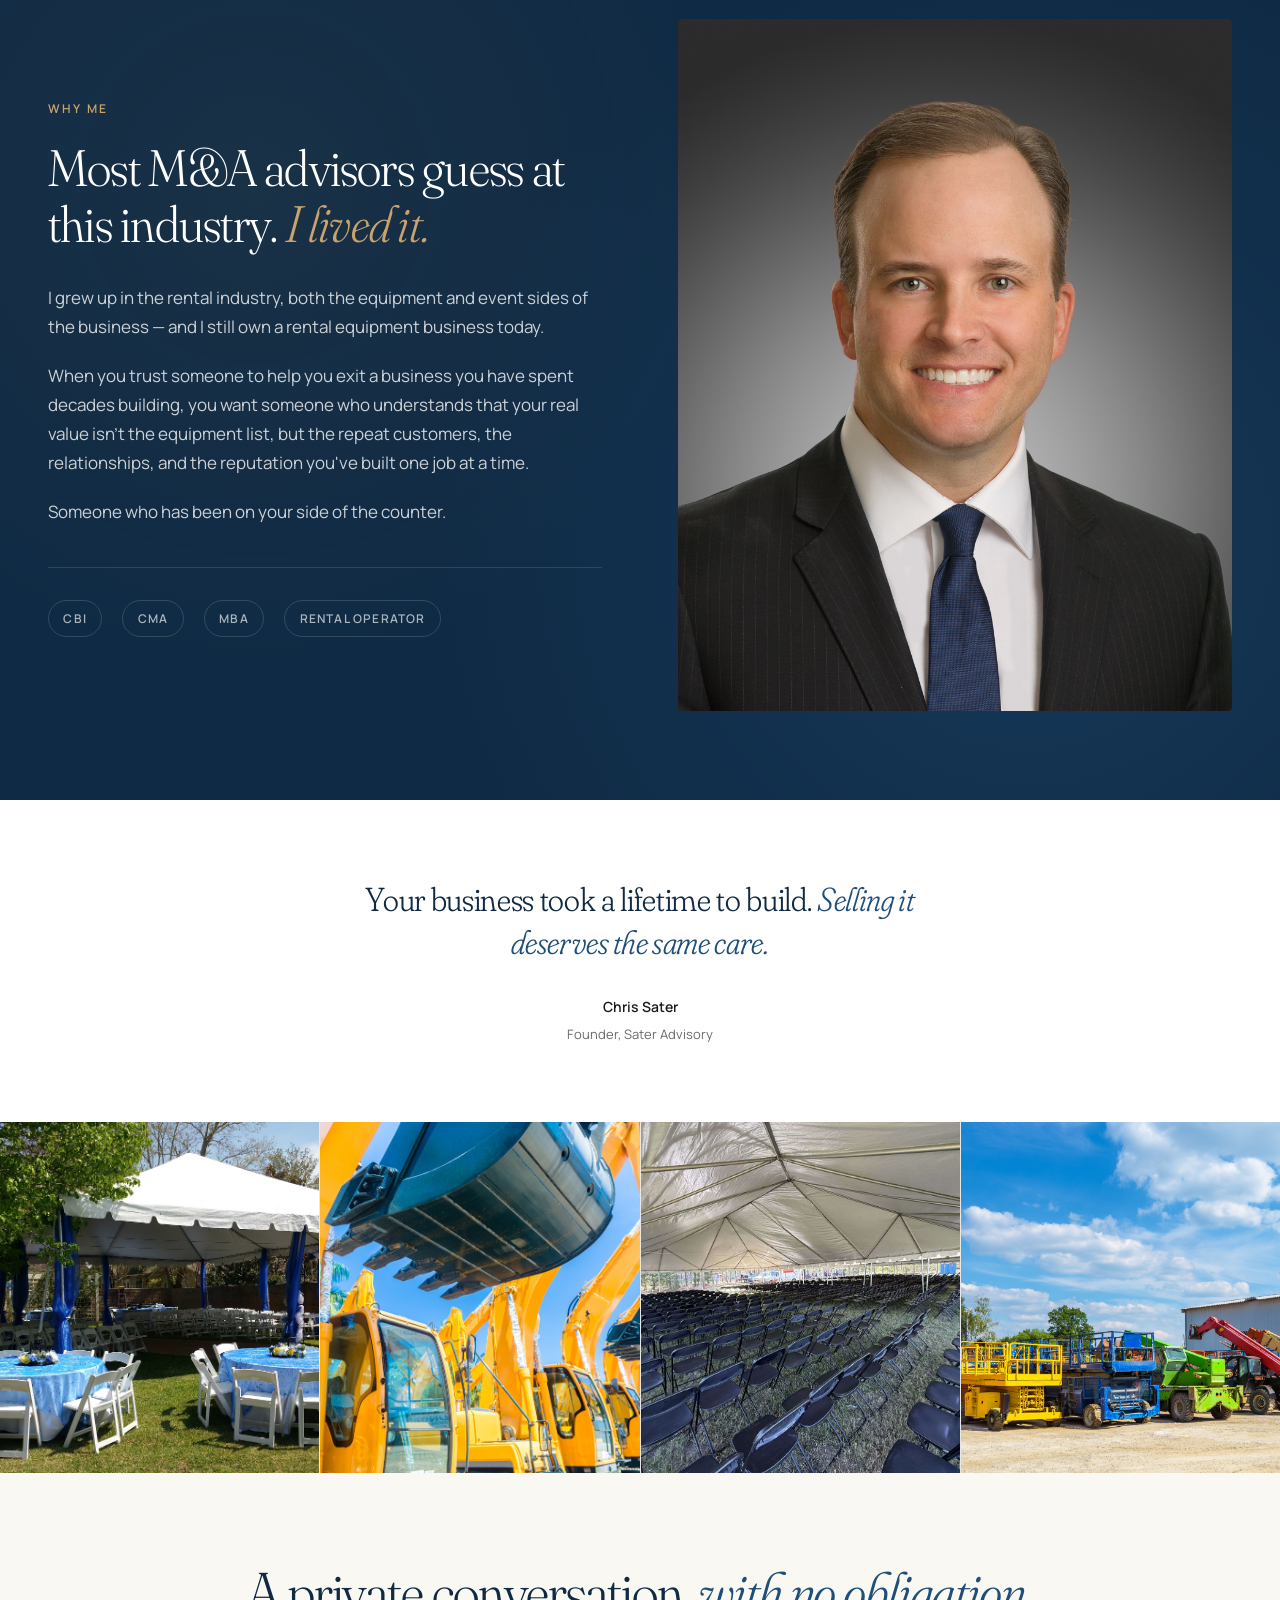
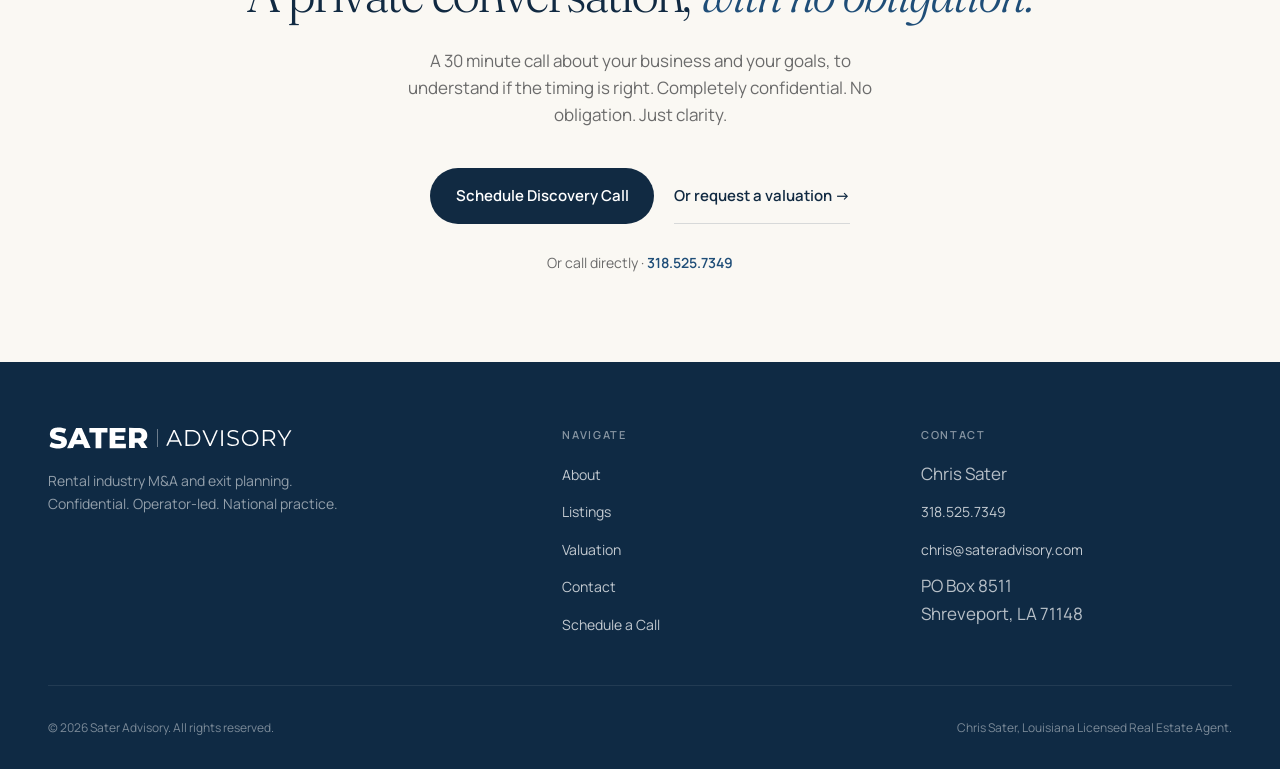
==== commit 6e9c0601: "Update index.html" ====
--- a/index.html
+++ b/index.html
@@ -48,8 +48,7 @@
           <div class="hero-content">
             <div class="eyebrow">Rental Industry M&amp;A</div>
             <h1 class="display-xl">
-              Your industry. <em> </p>
-                Your advisor.</em>
+              Your industry. <em> Your advisor.</em>
             </h1>
             <p class="lede">
               Sater Advisory provides M&amp;A and exit planning exclusively for rental industry owners across the United States. Operator-led. Confidential. Built around your timeline.
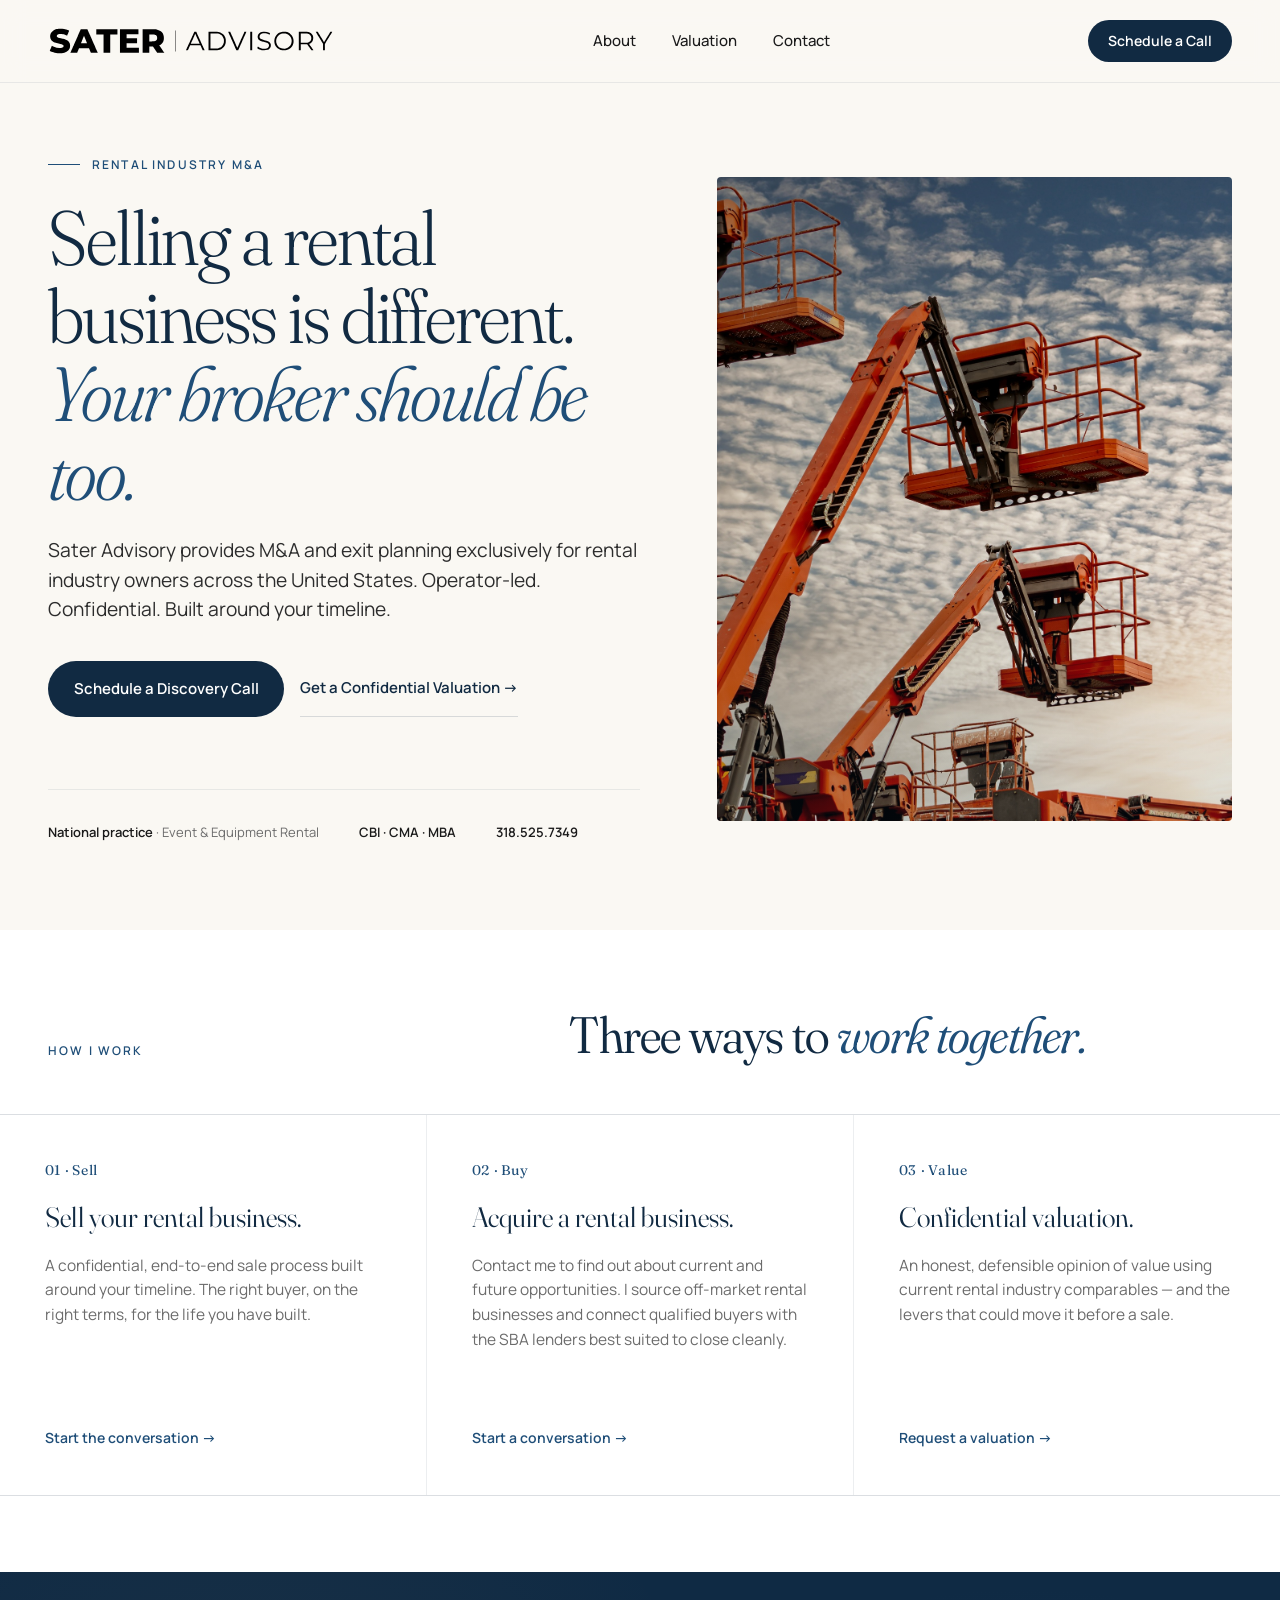
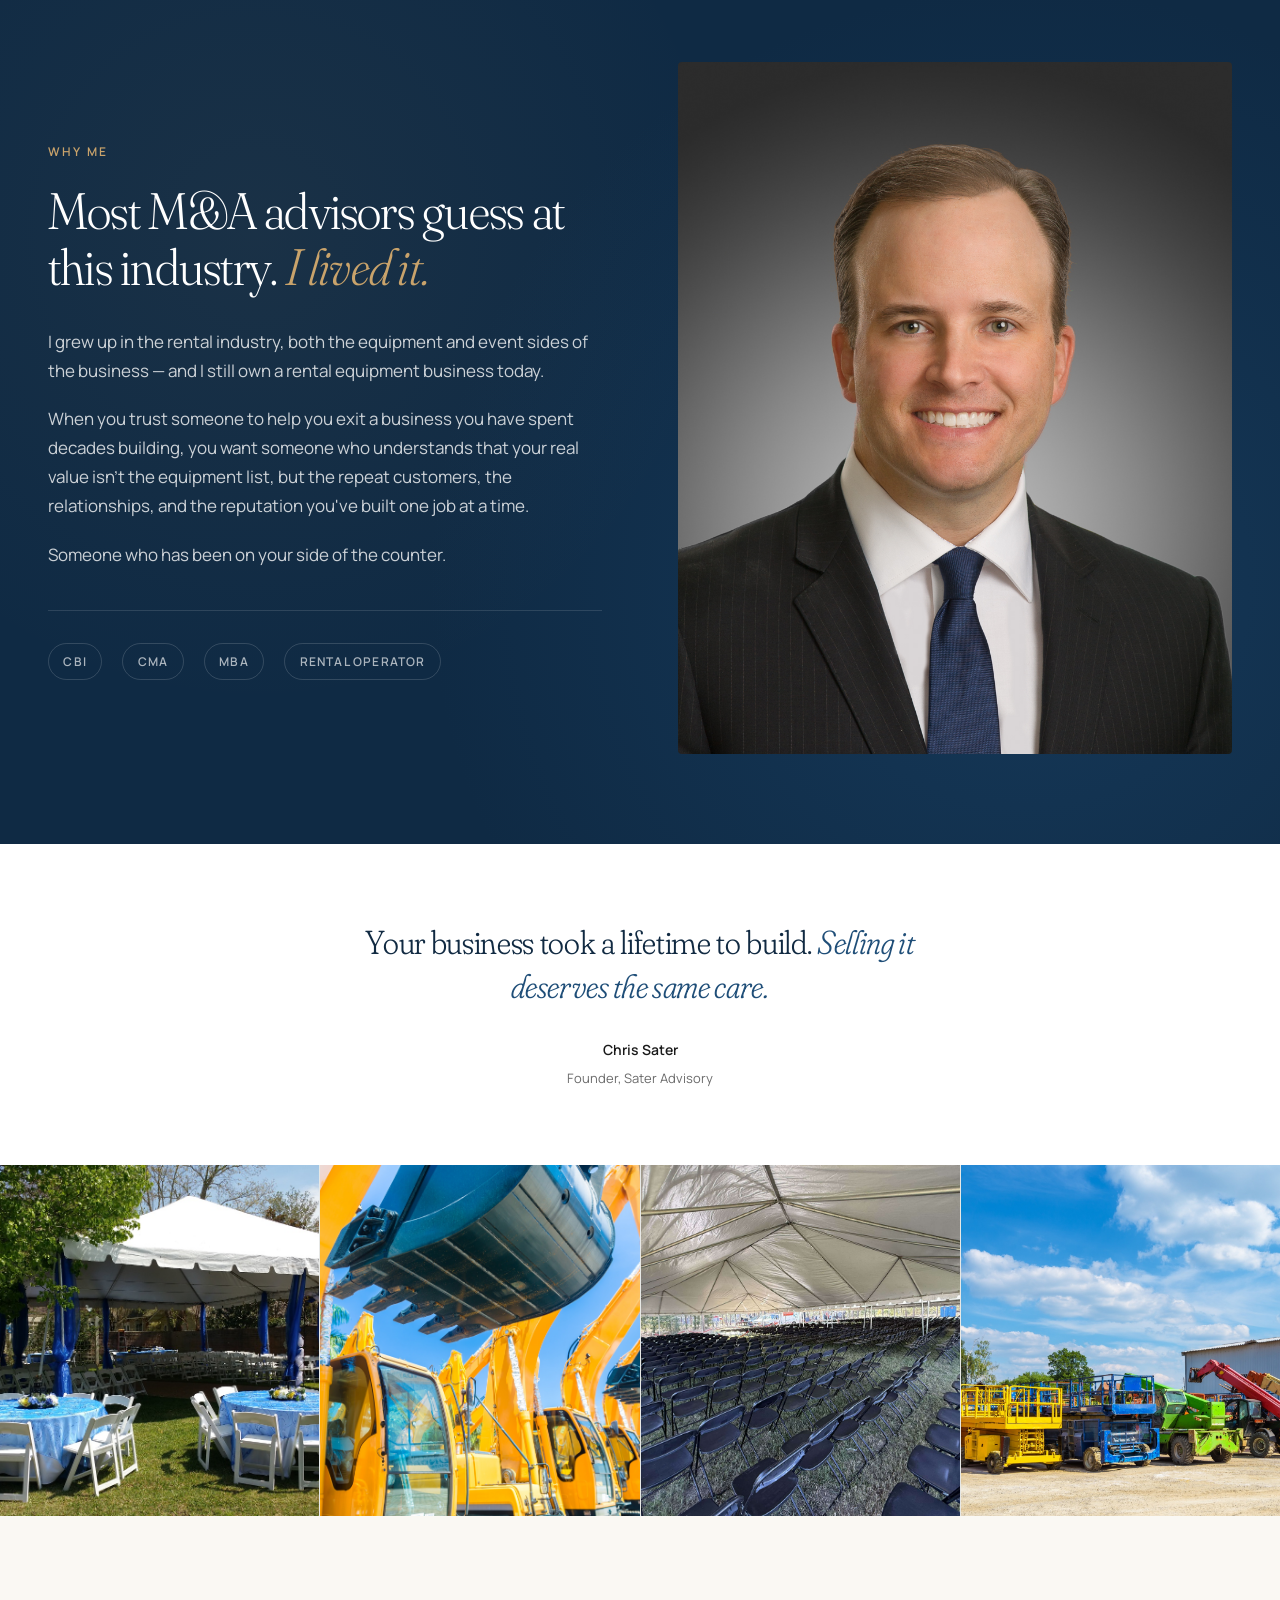
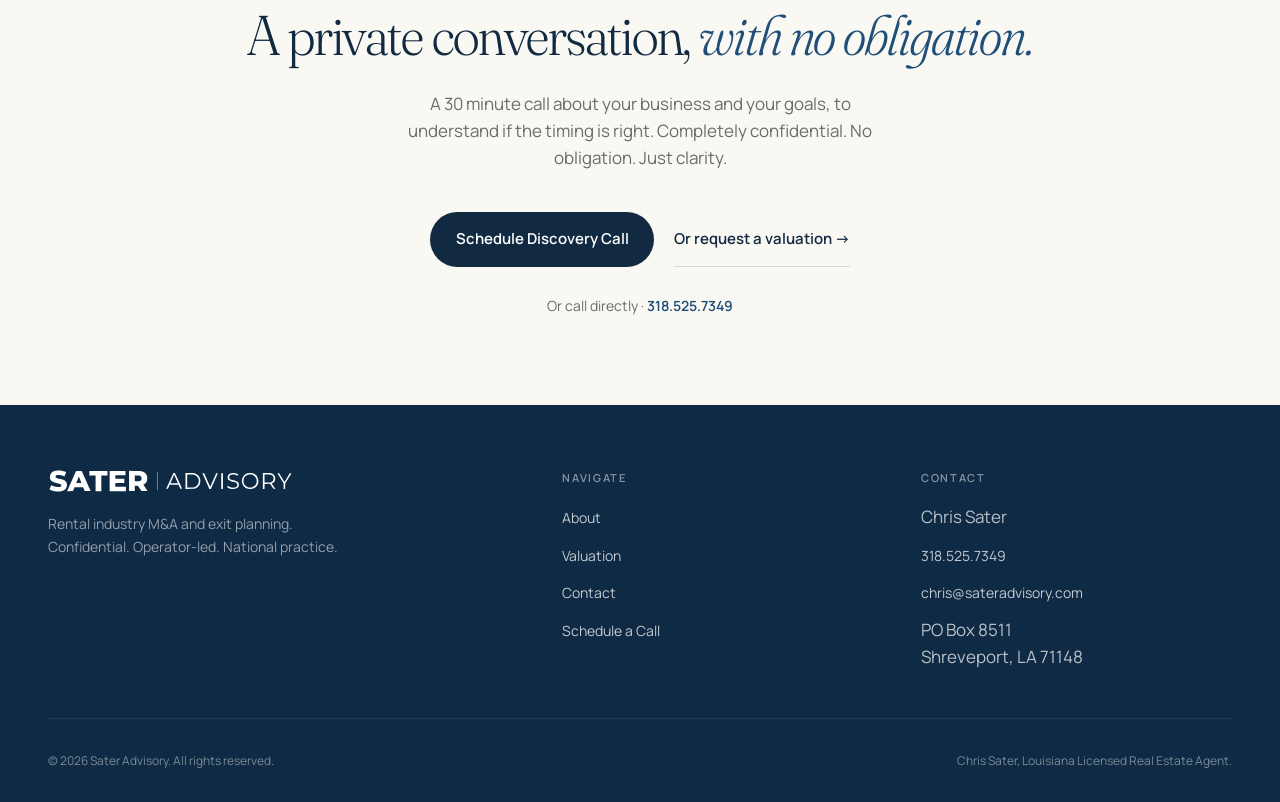
==== commit 446e5010: "Remove Listings nav and link, update Buy card" ====
--- a/index.html
+++ b/index.html
@@ -26,7 +26,6 @@
       </a>
       <nav class="primary-nav" aria-label="Primary">
         <a href="/about">About</a>
-        <a href="/listings">Listings</a>
         <a href="/valuation">Valuation</a>
         <a href="/contact">Contact</a>
       </nav>
@@ -48,7 +47,7 @@
           <div class="hero-content">
             <div class="eyebrow">Rental Industry M&amp;A</div>
             <h1 class="display-xl">
-              Your industry. <em> Your advisor.</em>
+              Selling a rental business is different. <em>Your broker should be too.</em>
             </h1>
             <p class="lede">
               Sater Advisory provides M&amp;A and exit planning exclusively for rental industry owners across the United States. Operator-led. Confidential. Built around your timeline.
@@ -100,9 +99,9 @@
             <div class="service-num">02 · Buy</div>
             <h3 class="service-title">Acquire a rental business.</h3>
             <p class="service-body">
-              Browse current listings or work with me to source off-market opportunities and connect with the SBA lenders best suited to close cleanly.
-            </p>
-            <a href="/listings" class="service-link">Browse current listings →</a>
+              Contact me to find out about current and future opportunities. I source off-market rental businesses and connect qualified buyers with the SBA lenders best suited to close cleanly.
+            </p>
+            <a href="/contact" class="service-link">Start a conversation →</a>
           </article>
 
           <article class="service-card">
@@ -209,7 +208,6 @@
           <h4>Navigate</h4>
           <ul>
             <li><a href="/about">About</a></li>
-            <li><a href="/listings">Listings</a></li>
             <li><a href="/valuation">Valuation</a></li>
             <li><a href="/contact">Contact</a></li>
             <li><a href="/contact">Schedule a Call</a></li>
@@ -245,7 +243,6 @@
       </div>
       <nav class="mobile-menu-nav" aria-label="Mobile primary">
         <a href="/about">About</a>
-        <a href="/listings">Listings</a>
         <a href="/valuation">Valuation</a>
         <a href="/contact">Contact</a>
       </nav>
--- a/styles.css
+++ b/styles.css
@@ -1764,8 +1764,12 @@
   }
 
   .about-portrait {
-    aspect-ratio: 4 / 3;
+    aspect-ratio: 1 / 1;
     order: -1;
+  }
+
+  .about-portrait img {
+    object-position: center top;
   }
 
   .pull-quote {
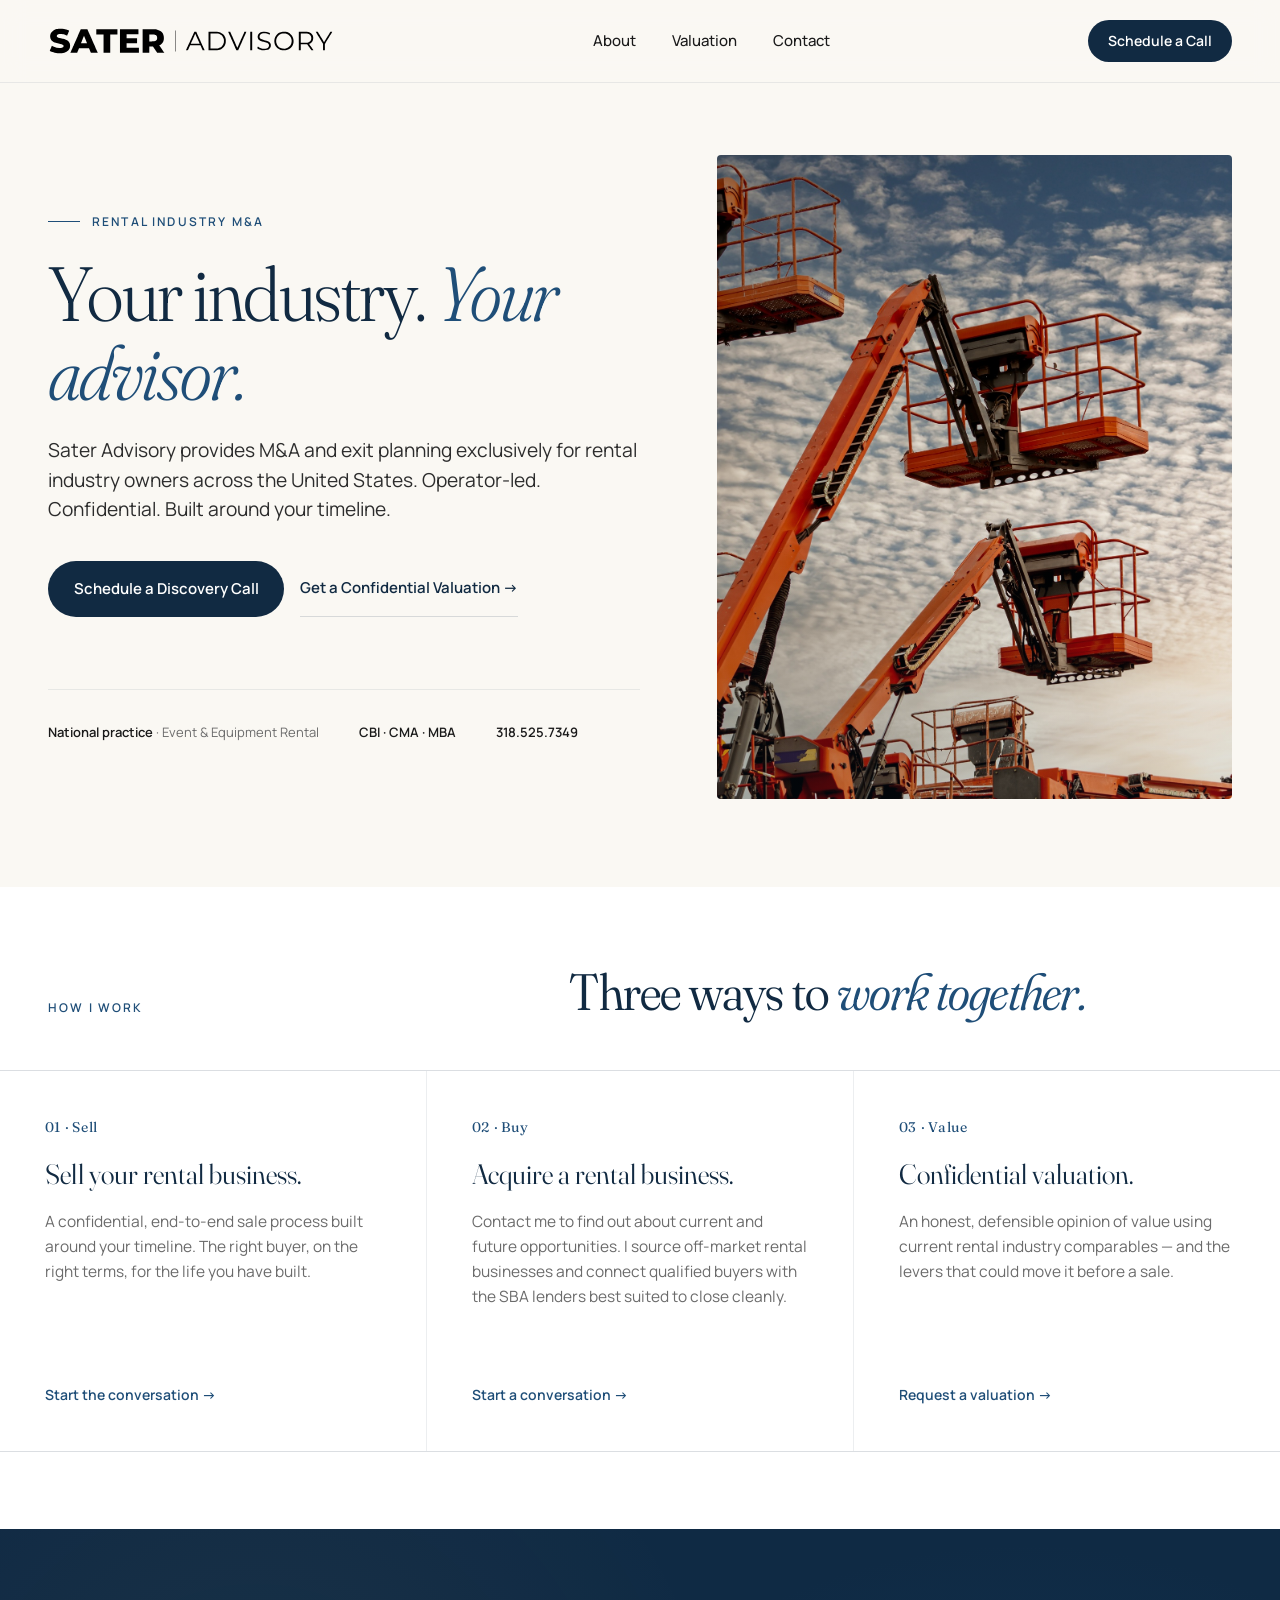
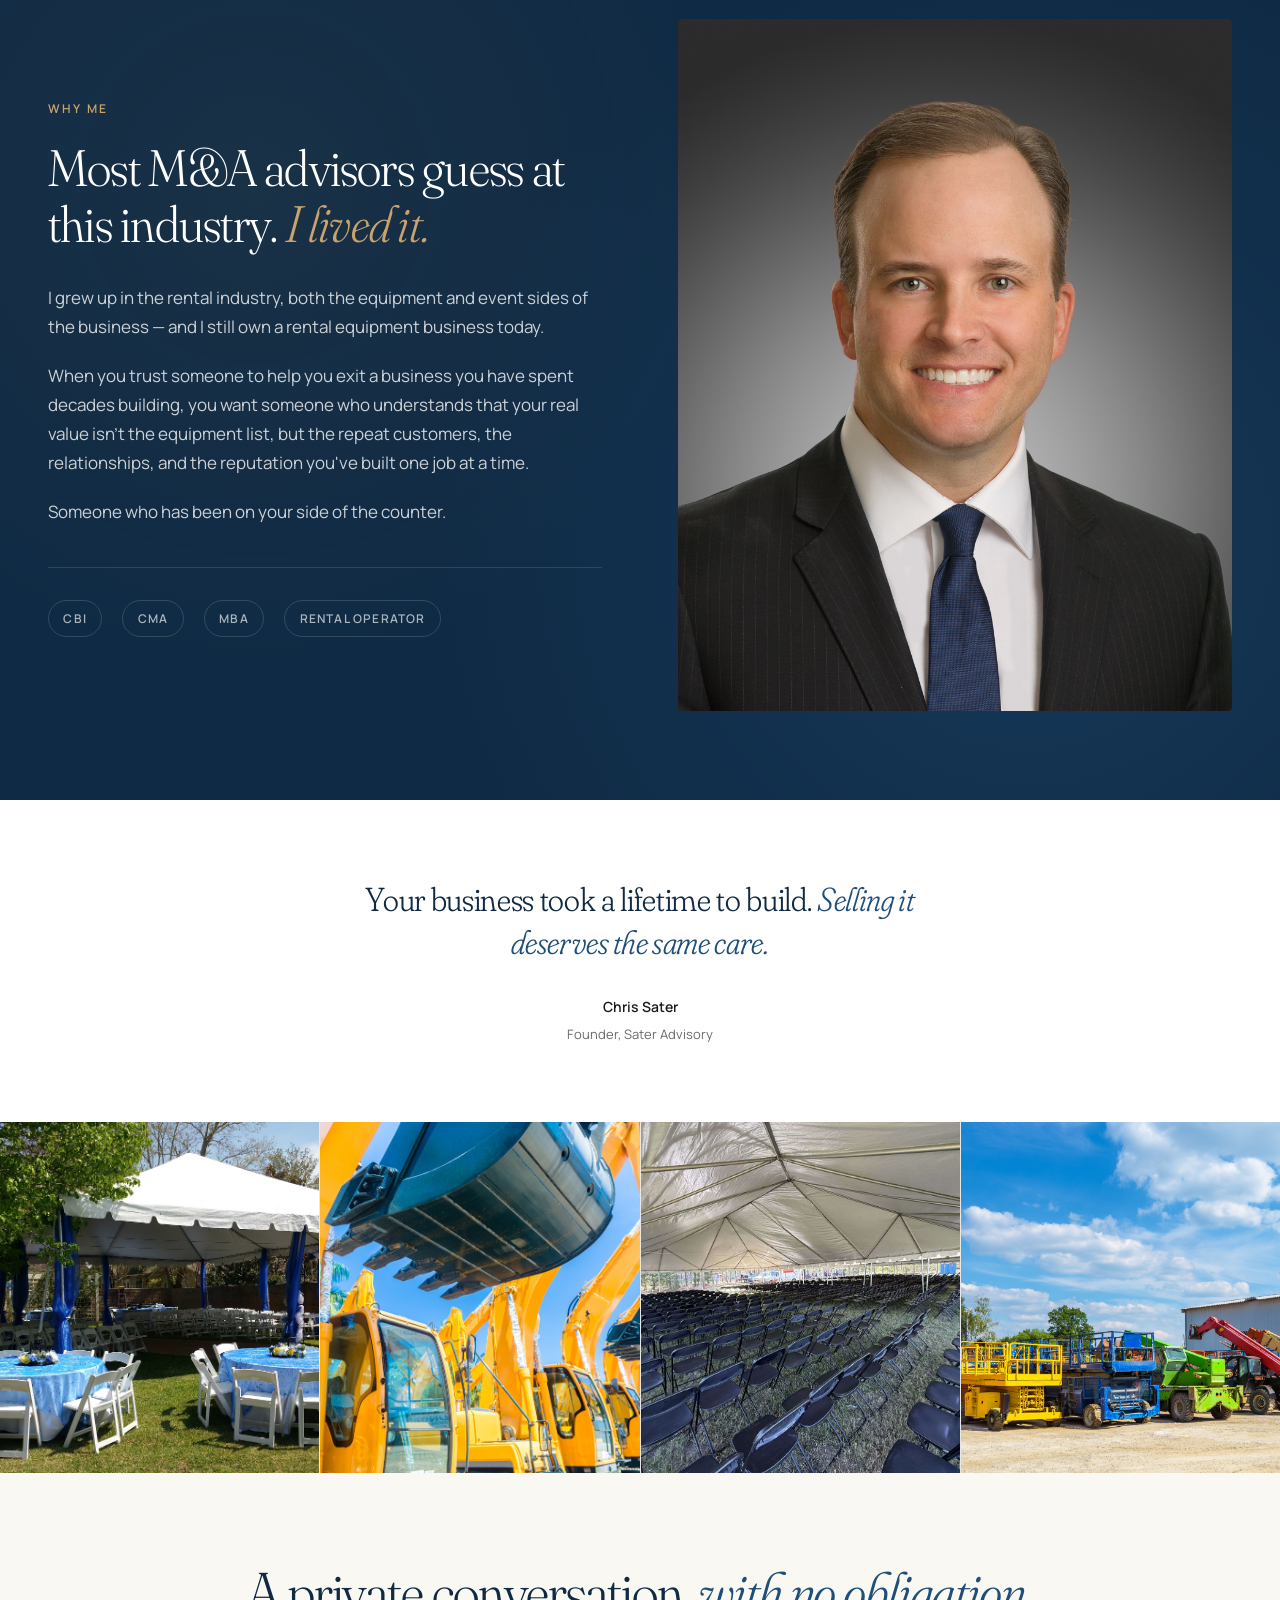
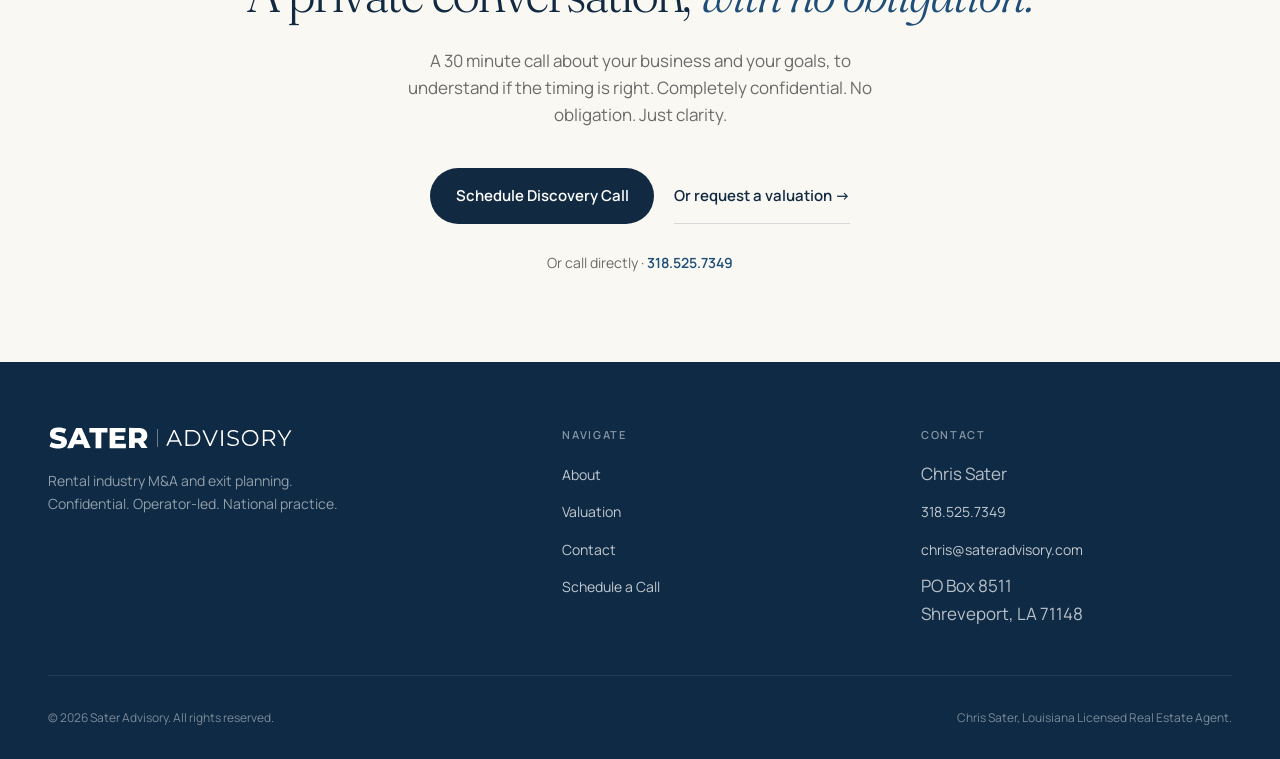
==== commit f952d873: "Update homepage tagline and About industry tenure block" ====
--- a/index.html
+++ b/index.html
@@ -47,7 +47,7 @@
           <div class="hero-content">
             <div class="eyebrow">Rental Industry M&amp;A</div>
             <h1 class="display-xl">
-              Selling a rental business is different. <em>Your broker should be too.</em>
+              Your industry. <em>Your advisor.</em>
             </h1>
             <p class="lede">
               Sater Advisory provides M&amp;A and exit planning exclusively for rental industry owners across the United States. Operator-led. Confidential. Built around your timeline.
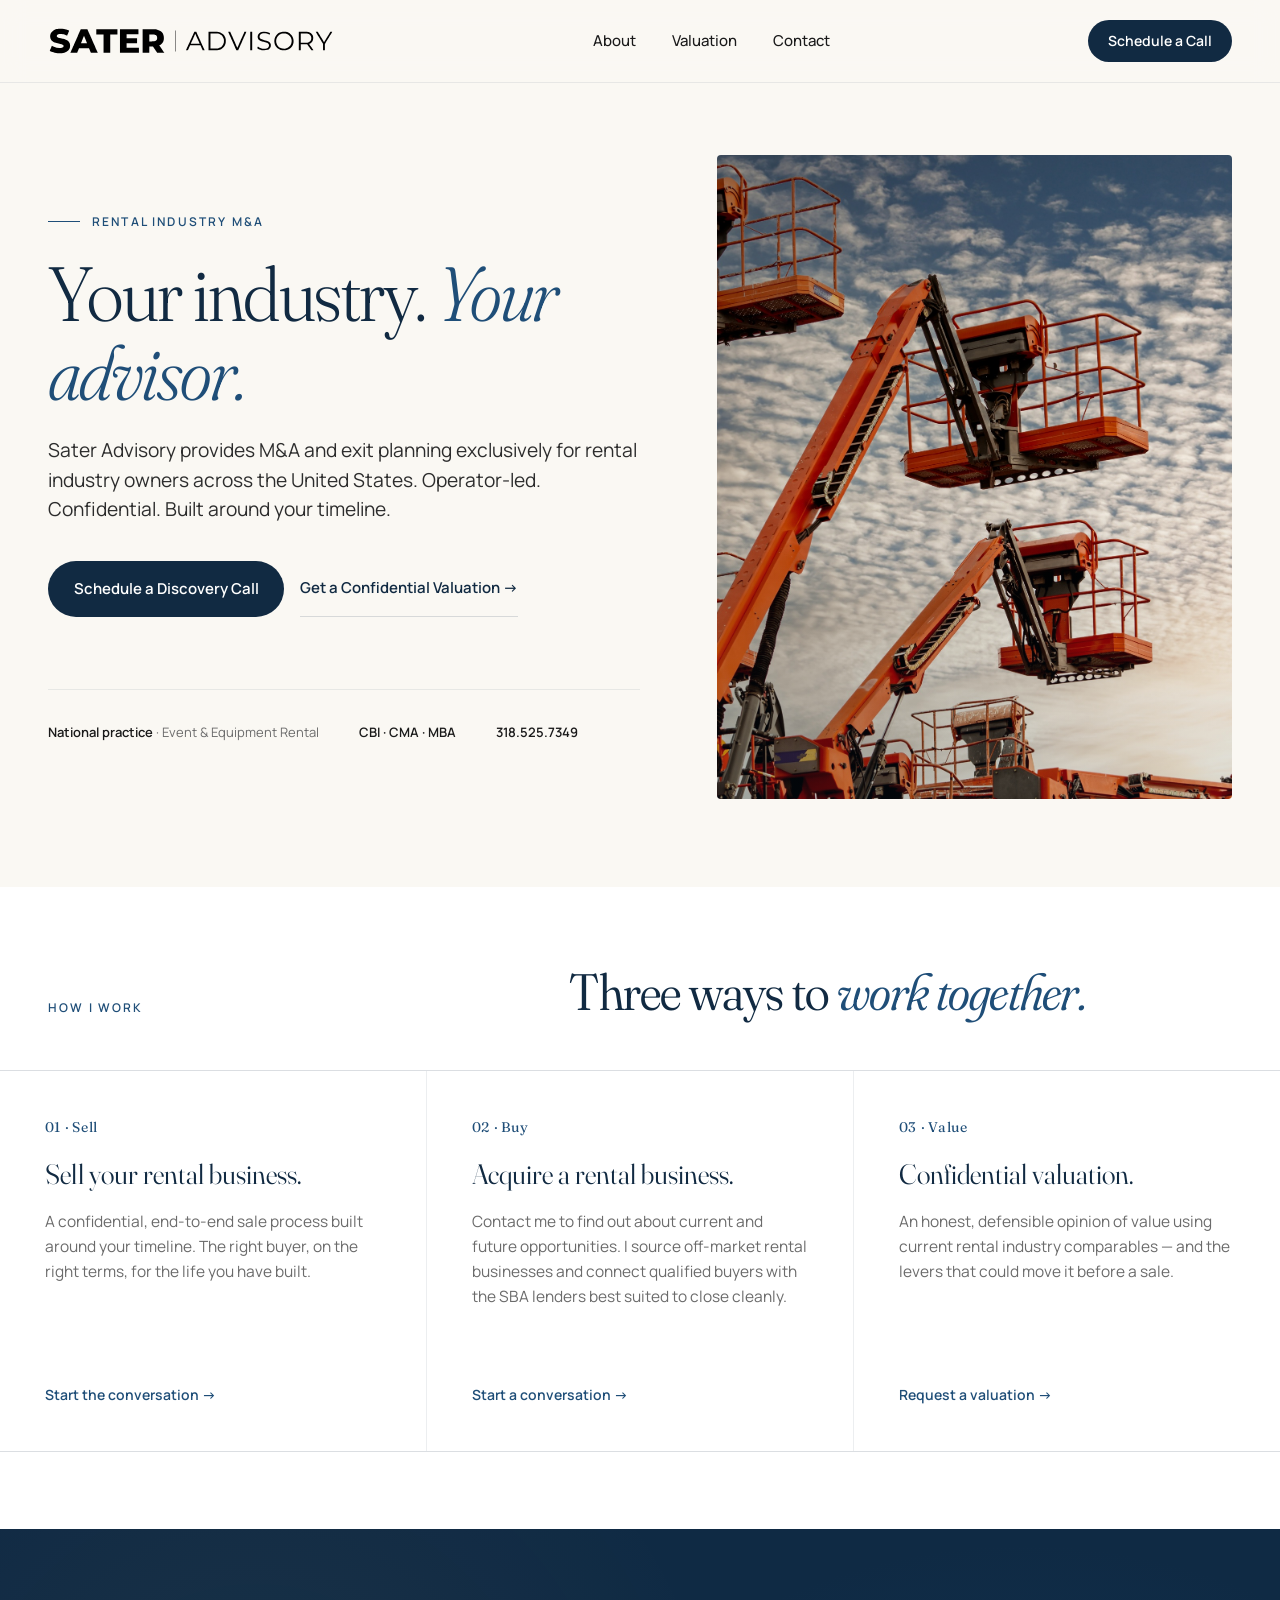
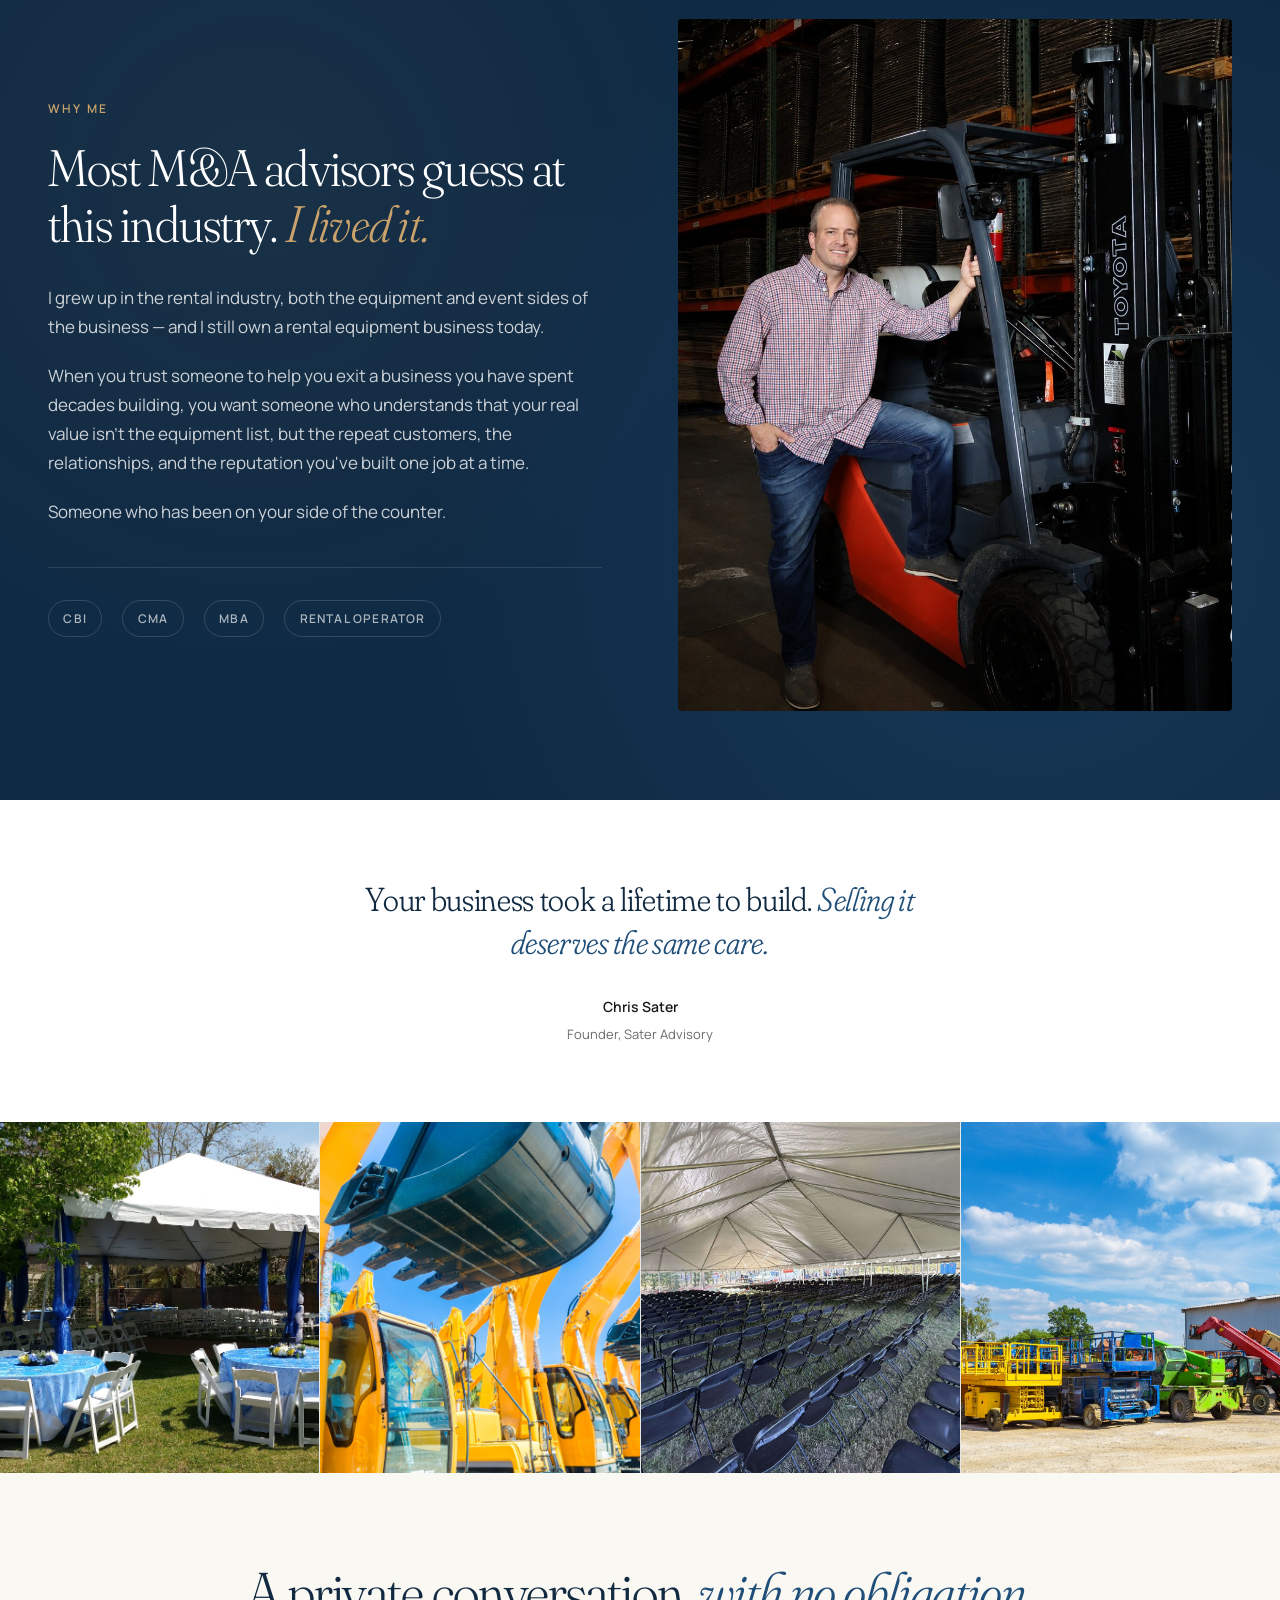
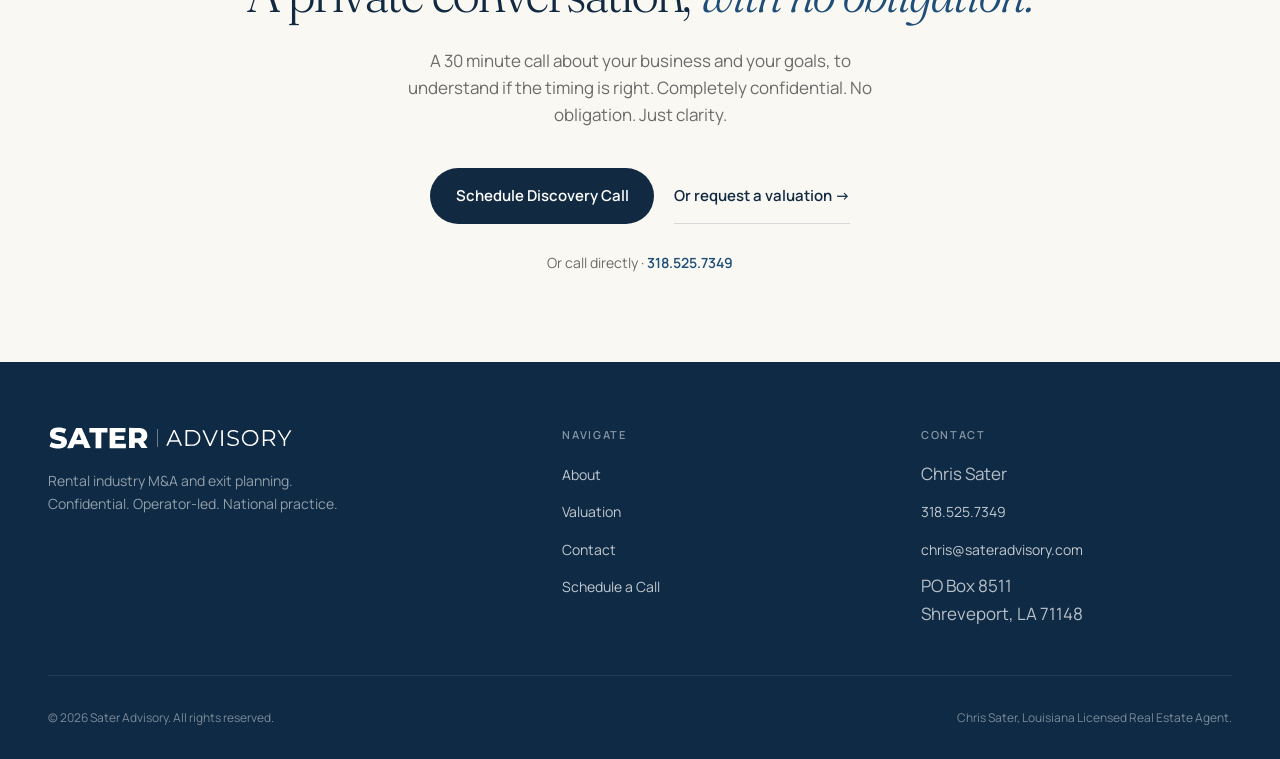
==== commit 8a3bf1d6: "Update tagline, swap operator photo, shorten lifetime block" ====
--- a/index.html
+++ b/index.html
@@ -144,7 +144,7 @@
           </div>
 
           <div class="operator-image">
-            <img src="images/chris-headshot.jpg" alt="Chris Sater, founder of Sater Advisory">
+            <img src="images/chris-warehouse.jpg" alt="Chris Sater in his rental equipment warehouse">
           </div>
         </div>
       </div>
--- a/styles.css
+++ b/styles.css
@@ -722,7 +722,11 @@
   }
 
   .operator-image {
-    aspect-ratio: 4 / 3;
+    aspect-ratio: 1 / 1;
+  }
+
+  .operator-image img {
+    object-position: center top;
   }
 
   .industry-strip {
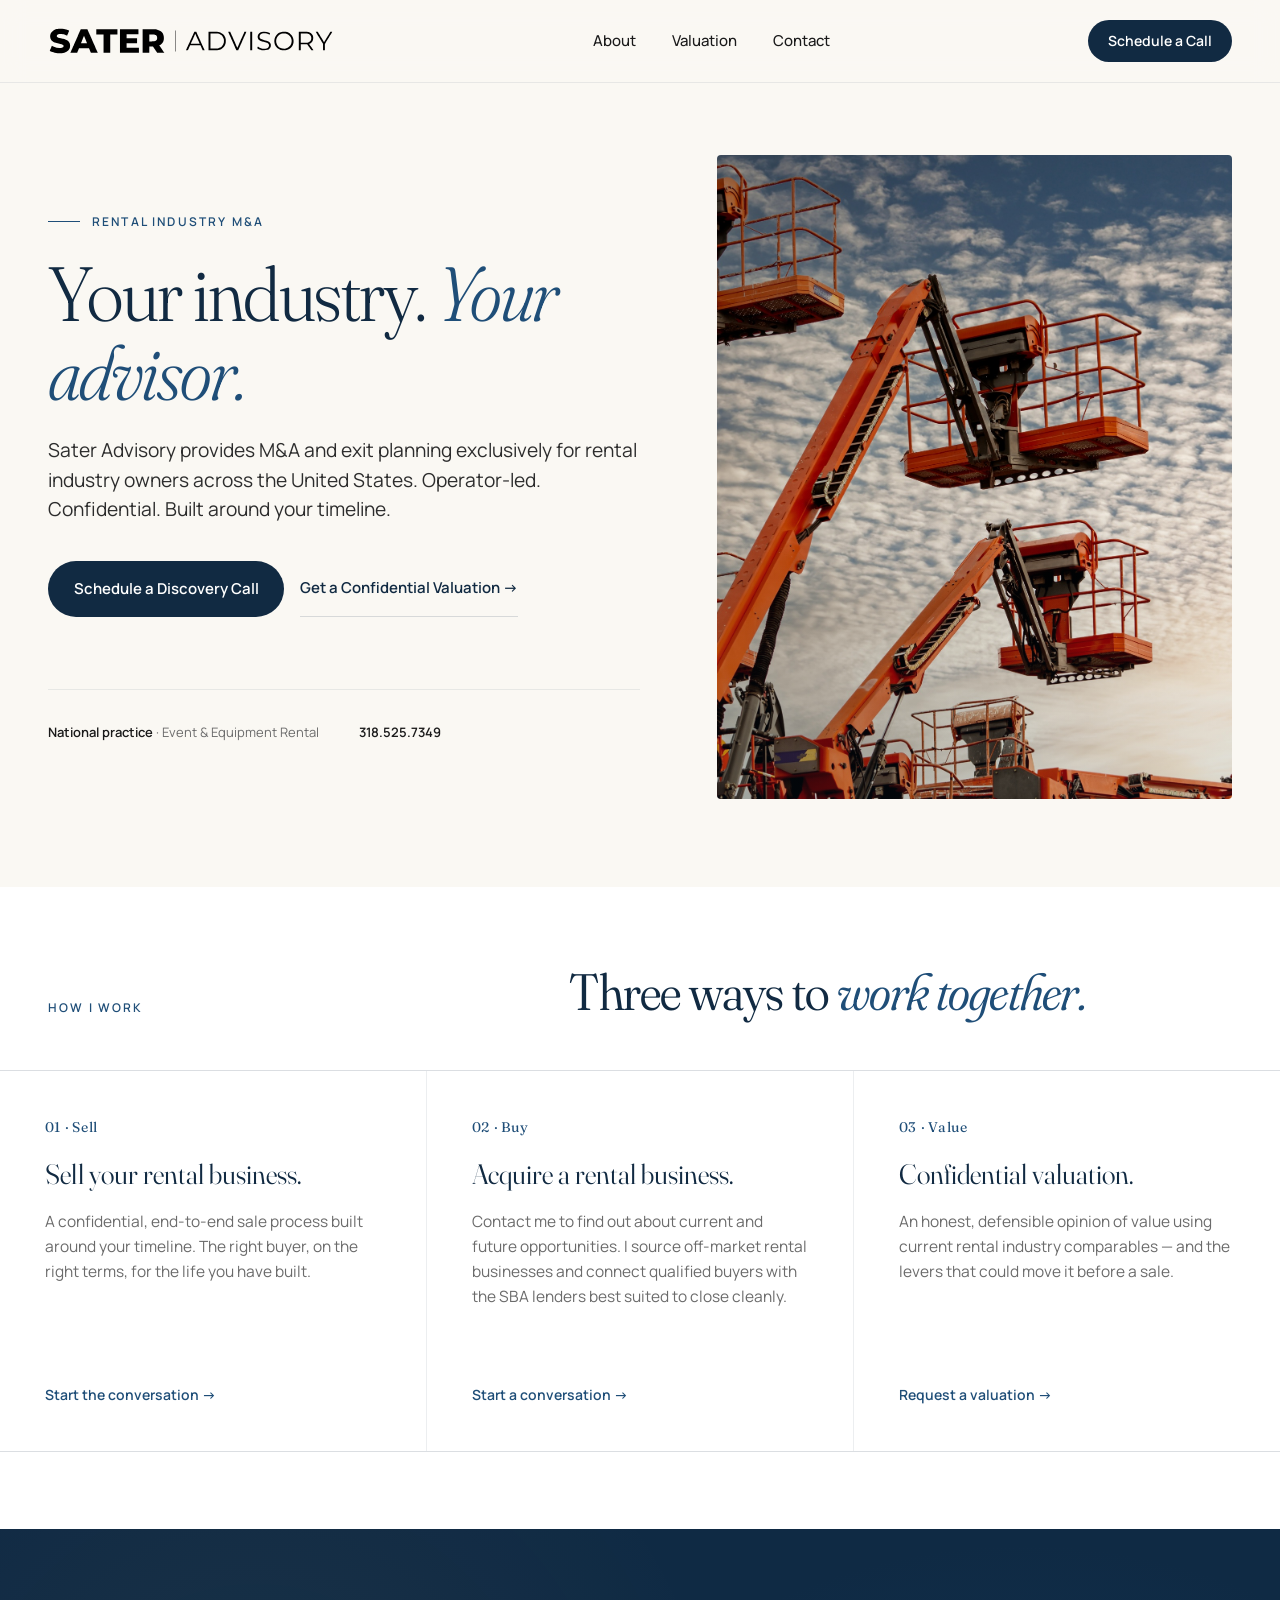
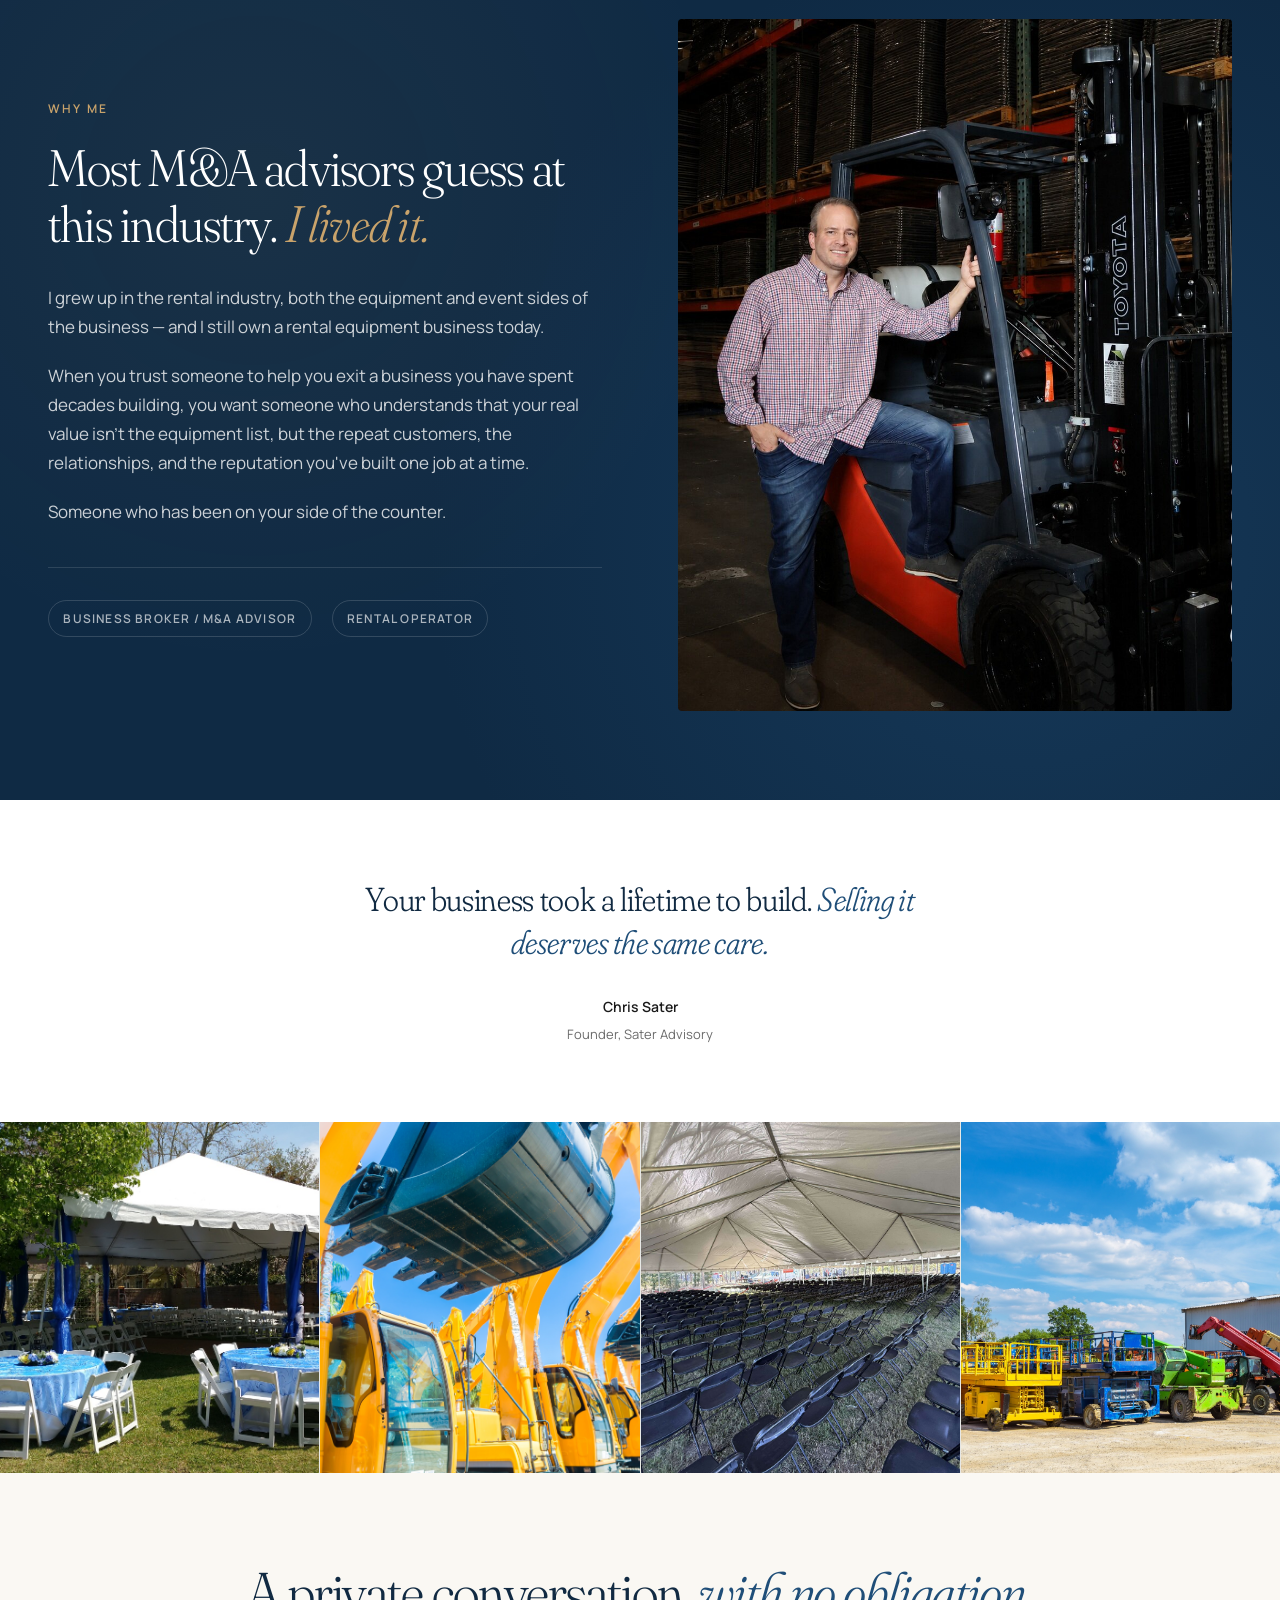
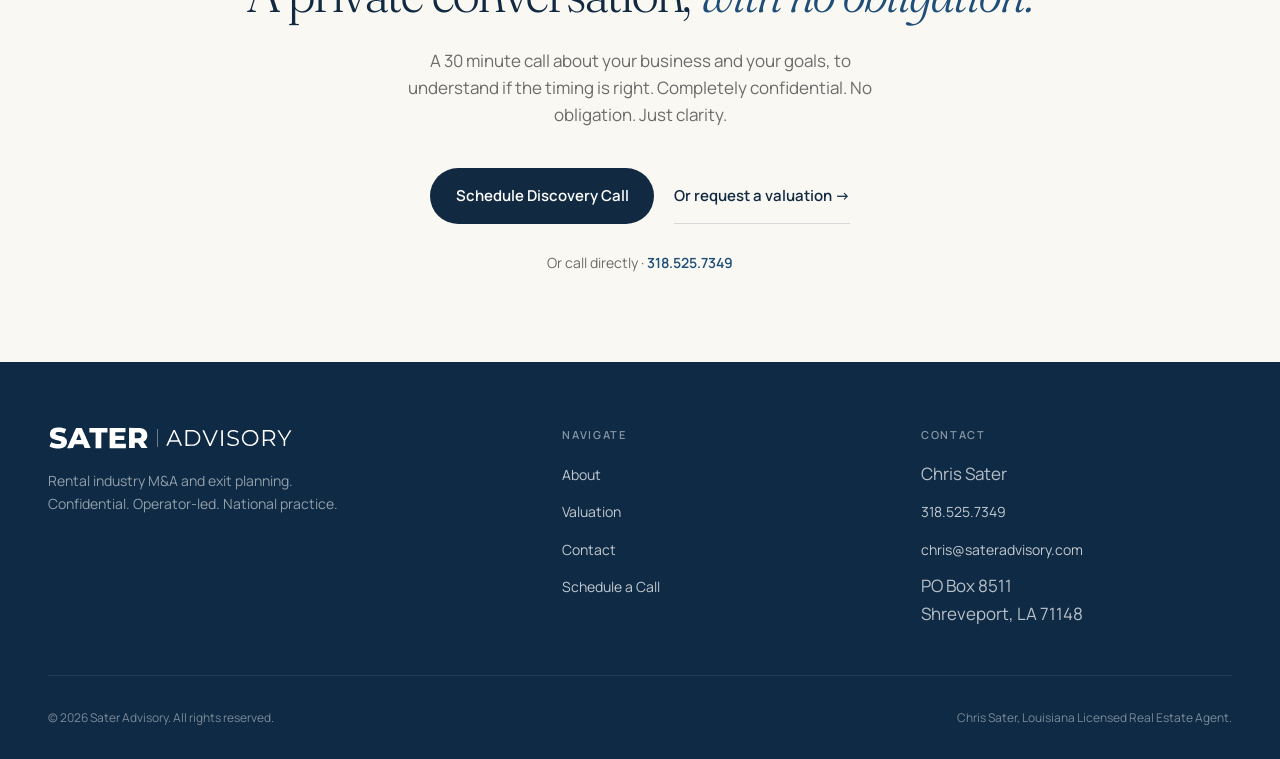
==== commit d4905ae0: "Update credentials throughout site, frame CBI and CMA as historical training" ====
--- a/index.html
+++ b/index.html
@@ -59,7 +59,6 @@
 
             <div class="hero-credentials">
               <span><strong>National practice</strong> · Event &amp; Equipment Rental</span>
-              <span><strong>CBI · CMA · MBA</strong></span>
               <span><strong>318.525.7349</strong></span>
             </div>
           </div>
@@ -136,9 +135,7 @@
               </p>
             </div>
             <div class="operator-creds">
-              <span class="cred-pill">CBI</span>
-              <span class="cred-pill">CMA</span>
-              <span class="cred-pill">MBA</span>
+              <span class="cred-pill">Business Broker / M&amp;A Advisor</span>
               <span class="cred-pill">Rental Operator</span>
             </div>
           </div>
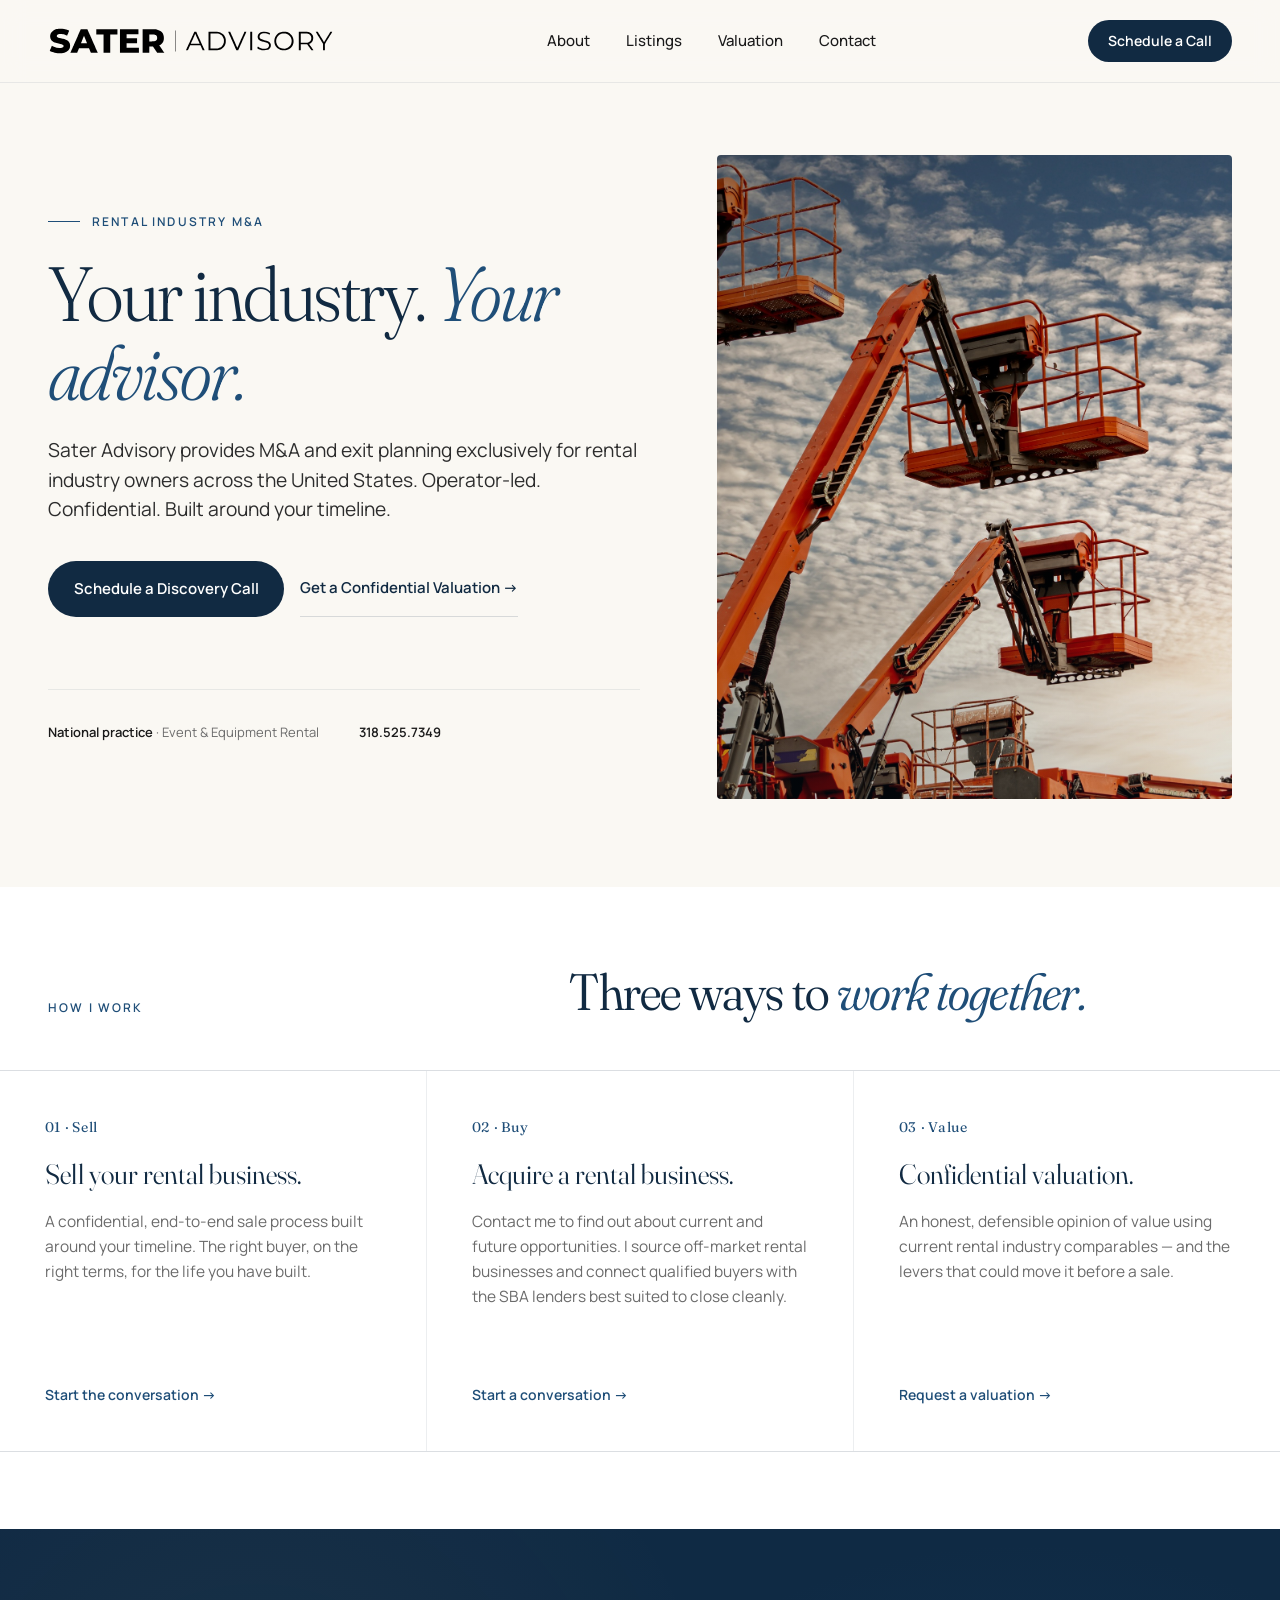
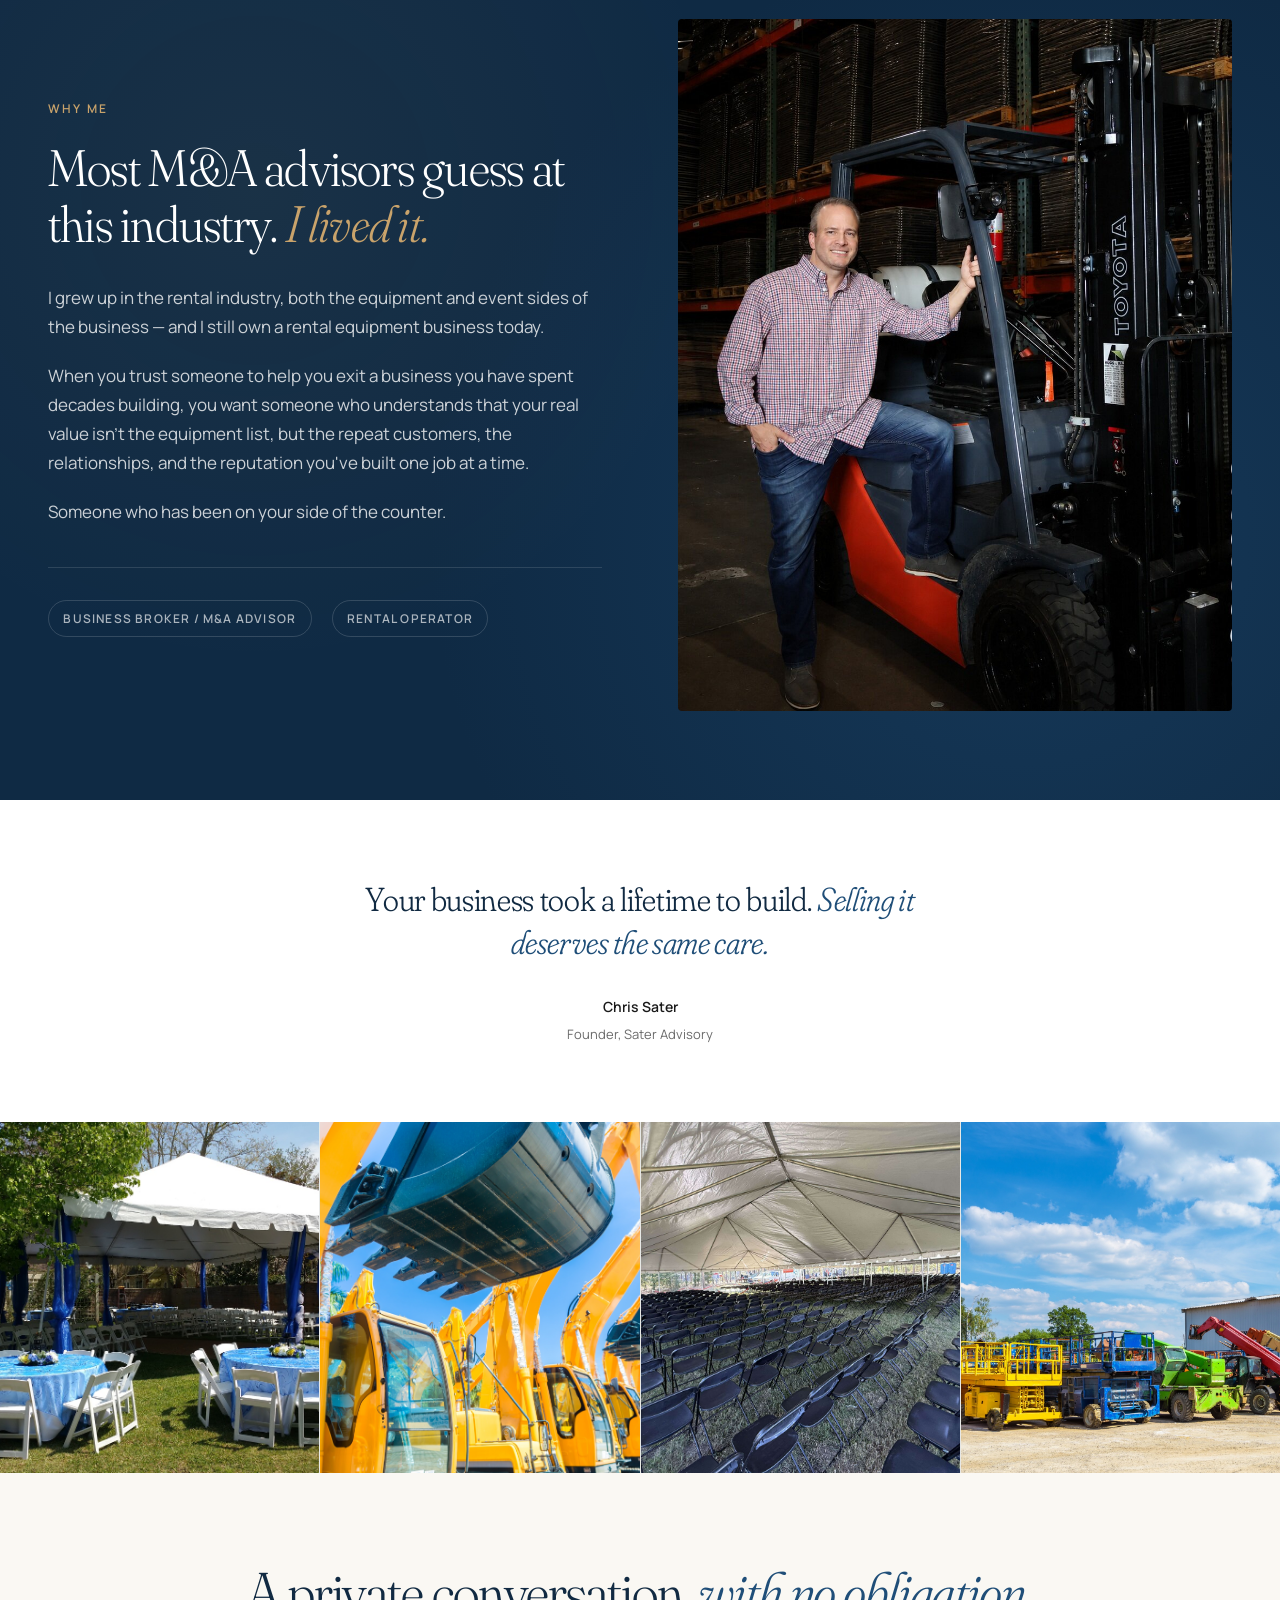
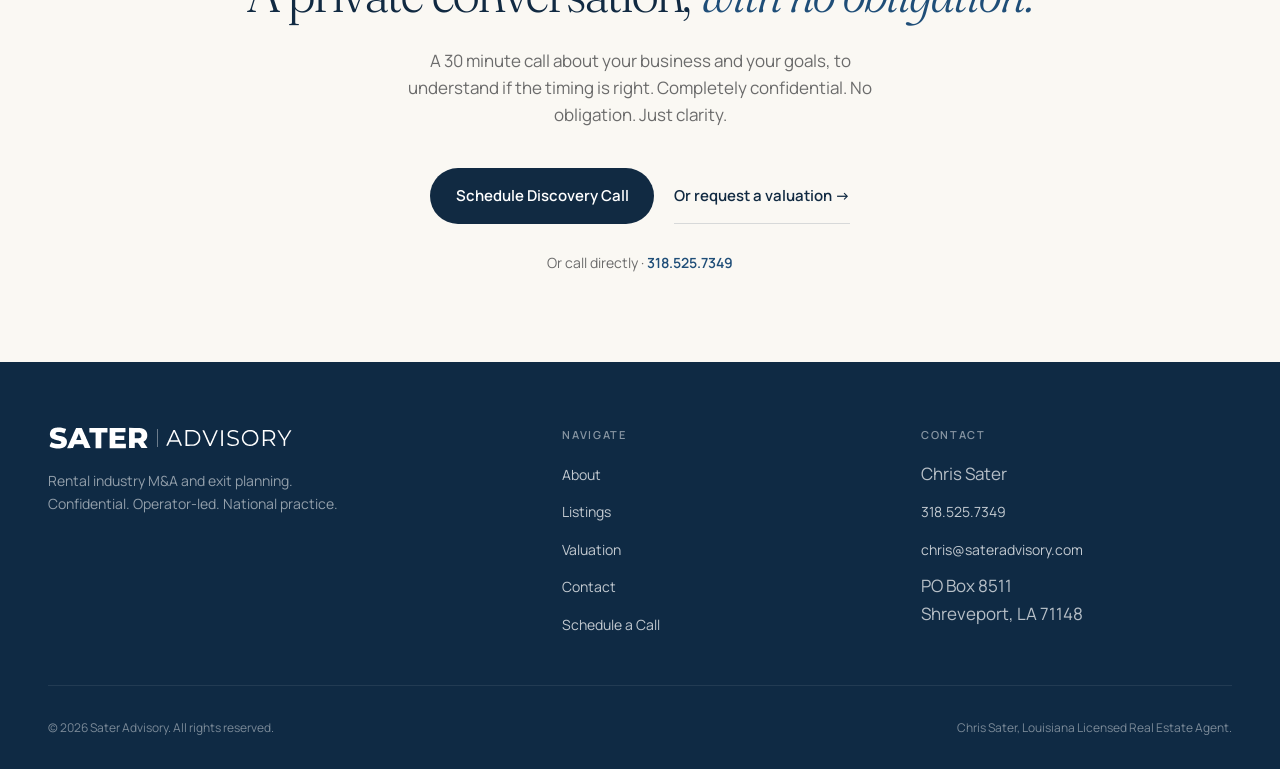
==== commit 32d78361: "Add Listings link to site navigation" ====
--- a/index.html
+++ b/index.html
@@ -26,6 +26,7 @@
       </a>
       <nav class="primary-nav" aria-label="Primary">
         <a href="/about">About</a>
+        <a href="/listings">Listings</a>
         <a href="/valuation">Valuation</a>
         <a href="/contact">Contact</a>
       </nav>
@@ -205,6 +206,7 @@
           <h4>Navigate</h4>
           <ul>
             <li><a href="/about">About</a></li>
+            <li><a href="/listings">Listings</a></li>
             <li><a href="/valuation">Valuation</a></li>
             <li><a href="/contact">Contact</a></li>
             <li><a href="/contact">Schedule a Call</a></li>
@@ -240,6 +242,7 @@
       </div>
       <nav class="mobile-menu-nav" aria-label="Mobile primary">
         <a href="/about">About</a>
+        <a href="/listings">Listings</a>
         <a href="/valuation">Valuation</a>
         <a href="/contact">Contact</a>
       </nav>
